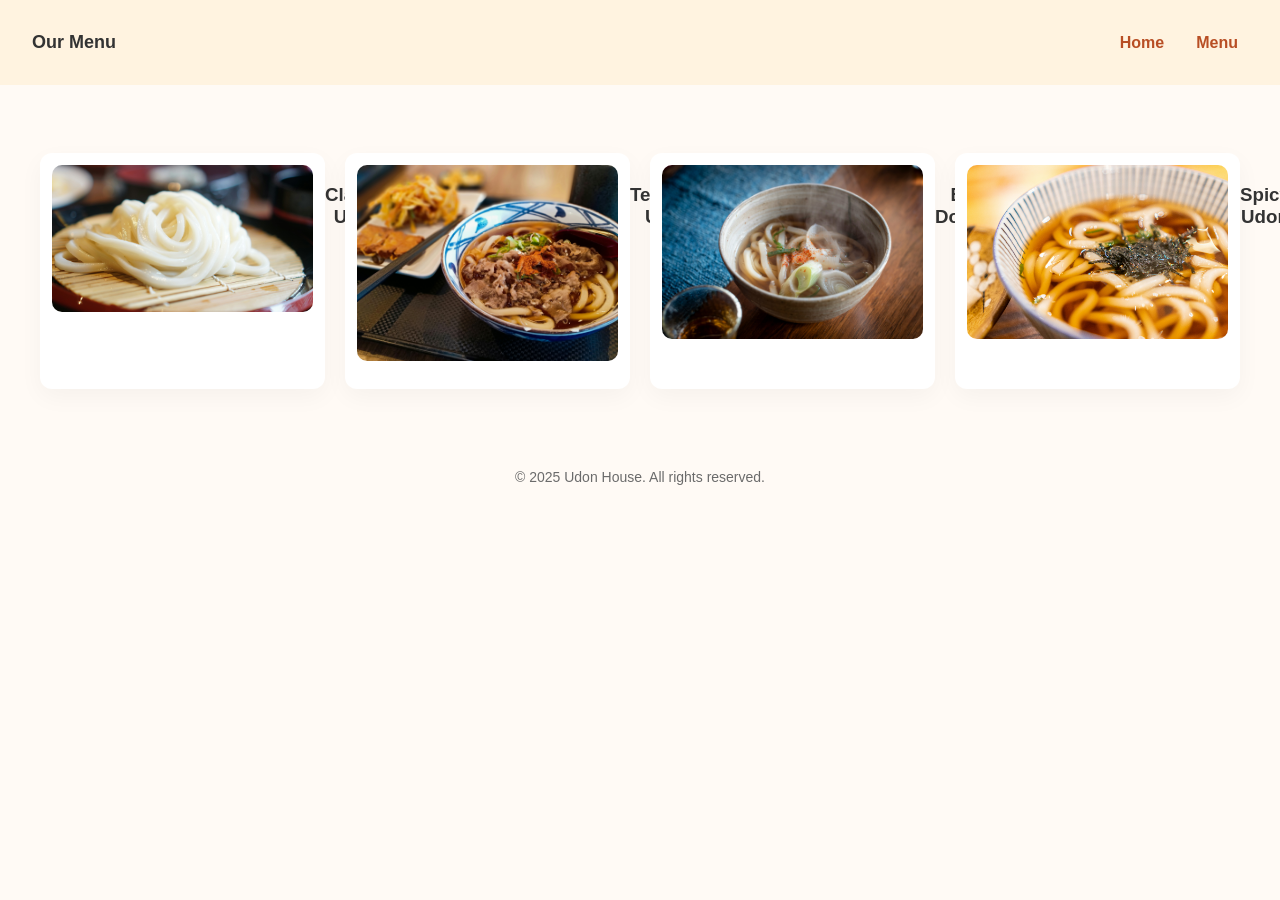
==== product-page.html @ f5d49c80 "Message" ====
<!DOCTYPE html>
<html lang="en">
<head>
  <meta charset="UTF-8">
  <meta name="viewport" content="width=device-width, initial-scale=1.0">
  <title>Menu | Udon House</title>
  <link rel="stylesheet" href="style.css">
</head>
<body>
  <header>
    <h1>Our Menu</h1>
    <nav>
      <a href="index.html">Home</a>
      <a href="menu.html">Menu</a>
    </nav>
  </header>

  <section class="menu-gallery">
    <div class="menu-item">
      <img src="assets/ibmoon-kim-eSZLK_kU7dE-unsplash.jpg" alt="Classic Udon">
      <h3>Classic Udon</h3>
      <p>Fresh noodles in light soy broth with green onions.</p>
    </div>

    <div class="menu-item">
      <img src="assets/iniizah-pHat91jV6ZQ-unsplash.jpg" alt="Tempura Udon">
      <h3>Tempura Udon</h3>
      <p>Handmade noodles served with crispy shrimp tempura.</p>
    </div>

    <div class="menu-item">
      <img src="assets/jinomono-media-5DsTEP06774-unsplash.jpg" alt="Beef Donburi">
      <h3>Beef Donburi</h3>
      <p>Rice bowl with marinated beef and caramelized onions.</p>
    </div>

    <div class="menu-item">
      <img src="assets/winston-chen--F53y5bjk6Y-unsplash.jpg" alt="Spicy Udon">
      <h3>Spicy Udon</h3>
      <p>Rich broth with chili oil and garlic for a bold flavor.</p>
    </div>
  </section>

  <footer>
    <p>© 2025 Udon House. All rights reserved.</p>
  </footer>
</body>
</html>
---- style.css ----
/* Reset & basics */
    :root{
      --bg:#fff8f3;
      --accent:#d95b2b;
      --dark:#0b1320;
      --muted:#6b6b6b;
      --card:#ffffff;
      --glass: rgba(11,19,32,0.04);
      --maxw:1200px;
      --radius:12px;
      font-family: Inter, system-ui, -apple-system, "Segoe UI", Roboto, "Helvetica Neue", Arial;
    }
    *{box-sizing:border-box}
    html,body{height:100%;margin:0;background:linear-gradient(180deg,var(--bg),#fff);color:var(--dark);-webkit-font-smoothing:antialiased}
    a{color:inherit;text-decoration:none}
    .container{max-width:var(--maxw);margin:0 auto;padding:20px}

    /* Header */
    header{display:flex;align-items:center;justify-content:space-between;gap:16px;padding:18px 0}
    .brand{display:flex;align-items:center;gap:14px}
    .logo{width:52px;height:52px;border-radius:12px;background:linear-gradient(135deg,var(--accent),#ff7b45);display:flex;align-items:center;justify-content:center;color:#fff;font-weight:700;box-shadow:0 8px 20px rgba(217,91,43,0.15)}
    h1{font-size:18px;margin:0}
    .tag{font-size:12px;color:var(--muted);margin-top:2px}

    /* Nav */
    nav{display:flex;gap:12px;align-items:center}
    .nav-links{display:flex;gap:10px;align-items:center}
    .nav-links a{padding:8px 12px;border-radius:10px;font-weight:600;color:var(--dark);font-size:14px}
    .nav-links a:hover{background:var(--glass)}
    .cta{background:var(--accent);color:#fff;padding:8px 12px;border-radius:10px;font-weight:700;box-shadow:0 8px 18px rgba(217,91,43,0.12)}
    .lang{background:transparent;padding:6px 8px;border-radius:8px;border:1px solid rgba(0,0,0,0.06);font-size:13px}

    /* Product Page */

    body {
  font-family: 'Poppins', sans-serif;
  margin: 0;
  padding: 0;
  background: #fffaf5;
  color: #333;
}

header {
  text-align: center;
  padding: 2rem;
  background-color: #fff3e0;
}

nav a {
  margin: 0 10px;
  text-decoration: none;
  color: #b84e24;
  font-weight: bold;
}

nav a:hover {
  text-decoration: underline;
}

.hero-image {
  width: 100%;
  max-width: 600px;
  display: block;
  margin: 20px auto;
  border-radius: 10px;
}

.menu-gallery {
  display: grid;
  grid-template-columns: repeat(auto-fit, minmax(250px, 1fr));
  gap: 20px;
  padding: 40px;
}

.menu-item {
  background: #fff;
  border-radius: 10px;
  box-shadow: 0 2px 8px rgba(0,0,0,0.1);
  padding: 1rem;
  text-align: center;
}

.menu-item img {
  width: 100%;
  border-radius: 10px;
}

    /* Hero */
    .hero{display:grid;grid-template-columns:1fr;gap:18px;align-items:center;margin:18px 0;padding:30px;border-radius:16px;background:linear-gradient(180deg,rgba(255,255,255,0.9),#fff);box-shadow:0 10px 40px rgba(15,20,30,0.04)}
    @media(min-width:900px){.hero{grid-template-columns:1fr 420px}}
    .hero-left h2{font-size:28px;margin:0 0 8px 0}
    .hero-left p{margin:0;color:var(--muted);line-height:1.5}
    .hero-cta{display:flex;gap:10px;margin-top:12px}
    .btn{padding:10px 14px;border-radius:10px;border:0;cursor:pointer;font-weight:700}
    .btn-primary{background:var(--accent);color:#fff}
    .btn-ghost{background:transparent;border:1px solid rgba(11,19,32,0.06)}

    .hero-right{display:flex;flex-direction:column;gap:10px}
    .featured-card{background:linear-gradient(180deg,#fff,#fff);border-radius:12px;padding:12px;display:flex;gap:12px;align-items:center}
    .featured-card img{width:120px;height:80px;object-fit:cover;border-radius:8px}
    .featured-info h4{margin:0;font-size:16px}
    .featured-info p{margin:0;color:var(--muted);font-size:13px}

    /* Sections */
    section{margin:28px 0}
    .section-head{display:flex;justify-content:space-between;align-items:center;margin-bottom:12px}
    .section-head h3{margin:0}

    /* Menu grid */
    .menu-grid{display:grid;grid-template-columns:repeat(1,1fr);gap:12px}
    @media(min-width:640px){.menu-grid{grid-template-columns:repeat(2,1fr)}}
    @media(min-width:1000px){.menu-grid{grid-template-columns:repeat(3,1fr)}}

    .menu-item{background:var(--card);border-radius:12px;padding:12px;display:flex;gap:12px;align-items:flex-start;box-shadow:0 8px 24px rgba(9,10,10,0.04);transition:transform .2s}
    .menu-item:hover{transform:translateY(-6px)}
    .menu-thumb{width:140px;height:100px;border-radius:10px;flex-shrink:0;object-fit:cover}
    .item-body h4{margin:0 0 6px 0}
    .item-body p{margin:0;color:var(--muted);font-size:13px}
    .price{font-weight:800;margin-top:8px}
    .item-actions{margin-left:auto;display:flex;flex-direction:column;gap:8px;align-items:flex-end}

    /* Modal lightbox */
    .overlay{position:fixed;inset:0;background:rgba(2,6,23,0.5);display:flex;align-items:center;justify-content:center;padding:20px;z-index:60;opacity:0;pointer-events:none;transition:opacity .18s}
    .overlay.open{opacity:1;pointer-events:auto}
    .modal{max-width:900px;width:100%;background:#fff;border-radius:12px;padding:18px;box-shadow:0 30px 80px rgba(7,10,20,0.35);display:grid;grid-template-columns:1fr;gap:12px}
    @media(min-width:900px){.modal{grid-template-columns:420px 1fr}}
    .modal img{width:100%;height:320px;object-fit:cover;border-radius:10px}
    .modal h3{margin:0}
    .close-btn{background:transparent;border:0;font-size:20px;color:var(--muted);cursor:pointer}

    /* Footer */
    footer{margin:40px 0;color:var(--muted);text-align:center;font-size:14px}

    /* Small helpers */
    .muted{color:var(--muted)}
    .chip{padding:6px 10px;border-radius:20px;background:rgba(11,19,32,0.05);font-size:13px}
    .hidden{display:none}
    input[type=search]{padding:10px 12px;border-radius:10px;border:1px solid rgba(11,19,32,0.06);width:220px}
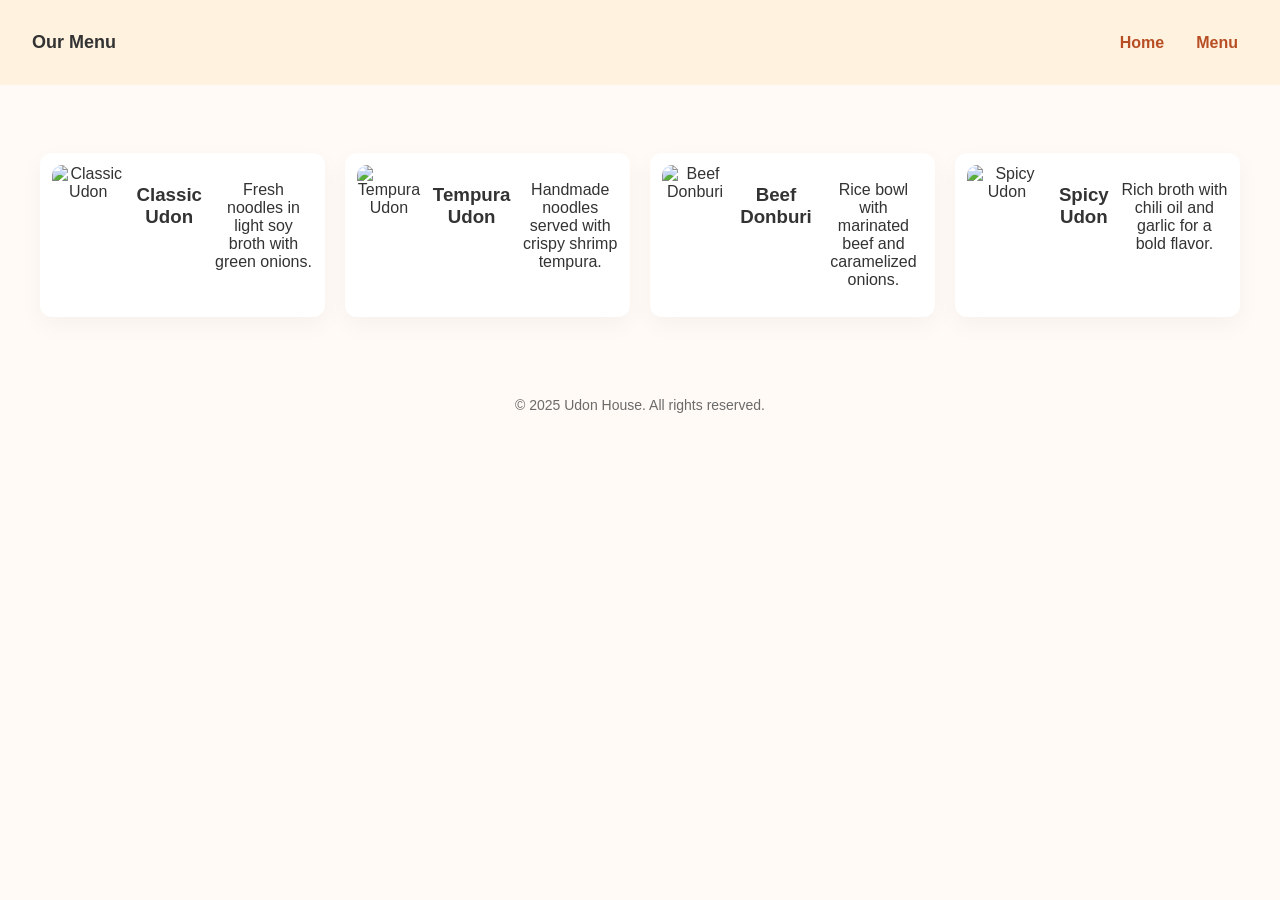
==== commit 6f0f2185: "Website Updates" ====
--- a/product-page.html
+++ b/product-page.html
@@ -17,25 +17,25 @@
 
   <section class="menu-gallery">
     <div class="menu-item">
-      <img src="assets/ibmoon-kim-eSZLK_kU7dE-unsplash.jpg" alt="Classic Udon">
+      <img src="" alt="Classic Udon">
       <h3>Classic Udon</h3>
       <p>Fresh noodles in light soy broth with green onions.</p>
     </div>
 
     <div class="menu-item">
-      <img src="assets/iniizah-pHat91jV6ZQ-unsplash.jpg" alt="Tempura Udon">
+      <img src="" alt="Tempura Udon">
       <h3>Tempura Udon</h3>
       <p>Handmade noodles served with crispy shrimp tempura.</p>
     </div>
 
     <div class="menu-item">
-      <img src="assets/jinomono-media-5DsTEP06774-unsplash.jpg" alt="Beef Donburi">
+      <img src="" alt="Beef Donburi">
       <h3>Beef Donburi</h3>
       <p>Rice bowl with marinated beef and caramelized onions.</p>
     </div>
 
     <div class="menu-item">
-      <img src="assets/winston-chen--F53y5bjk6Y-unsplash.jpg" alt="Spicy Udon">
+      <img src="" alt="Spicy Udon">
       <h3>Spicy Udon</h3>
       <p>Rich broth with chili oil and garlic for a bold flavor.</p>
     </div>
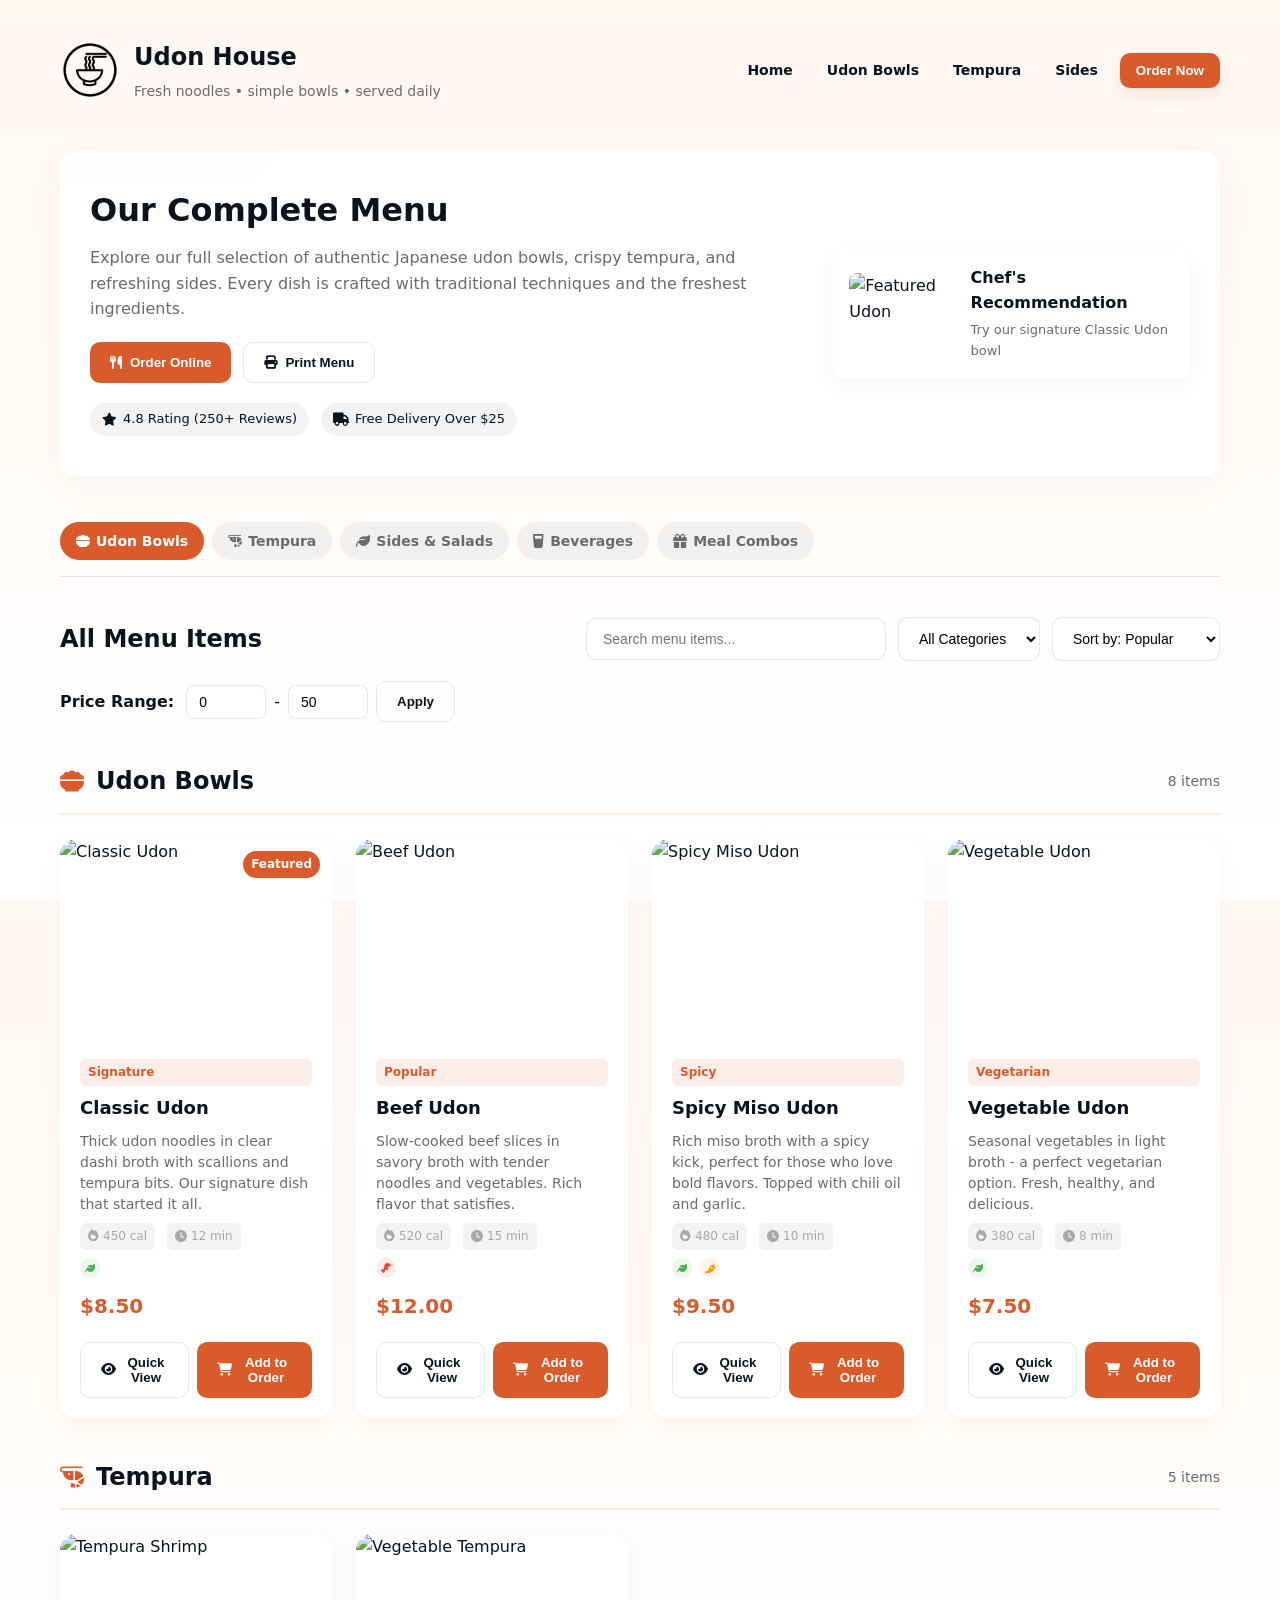
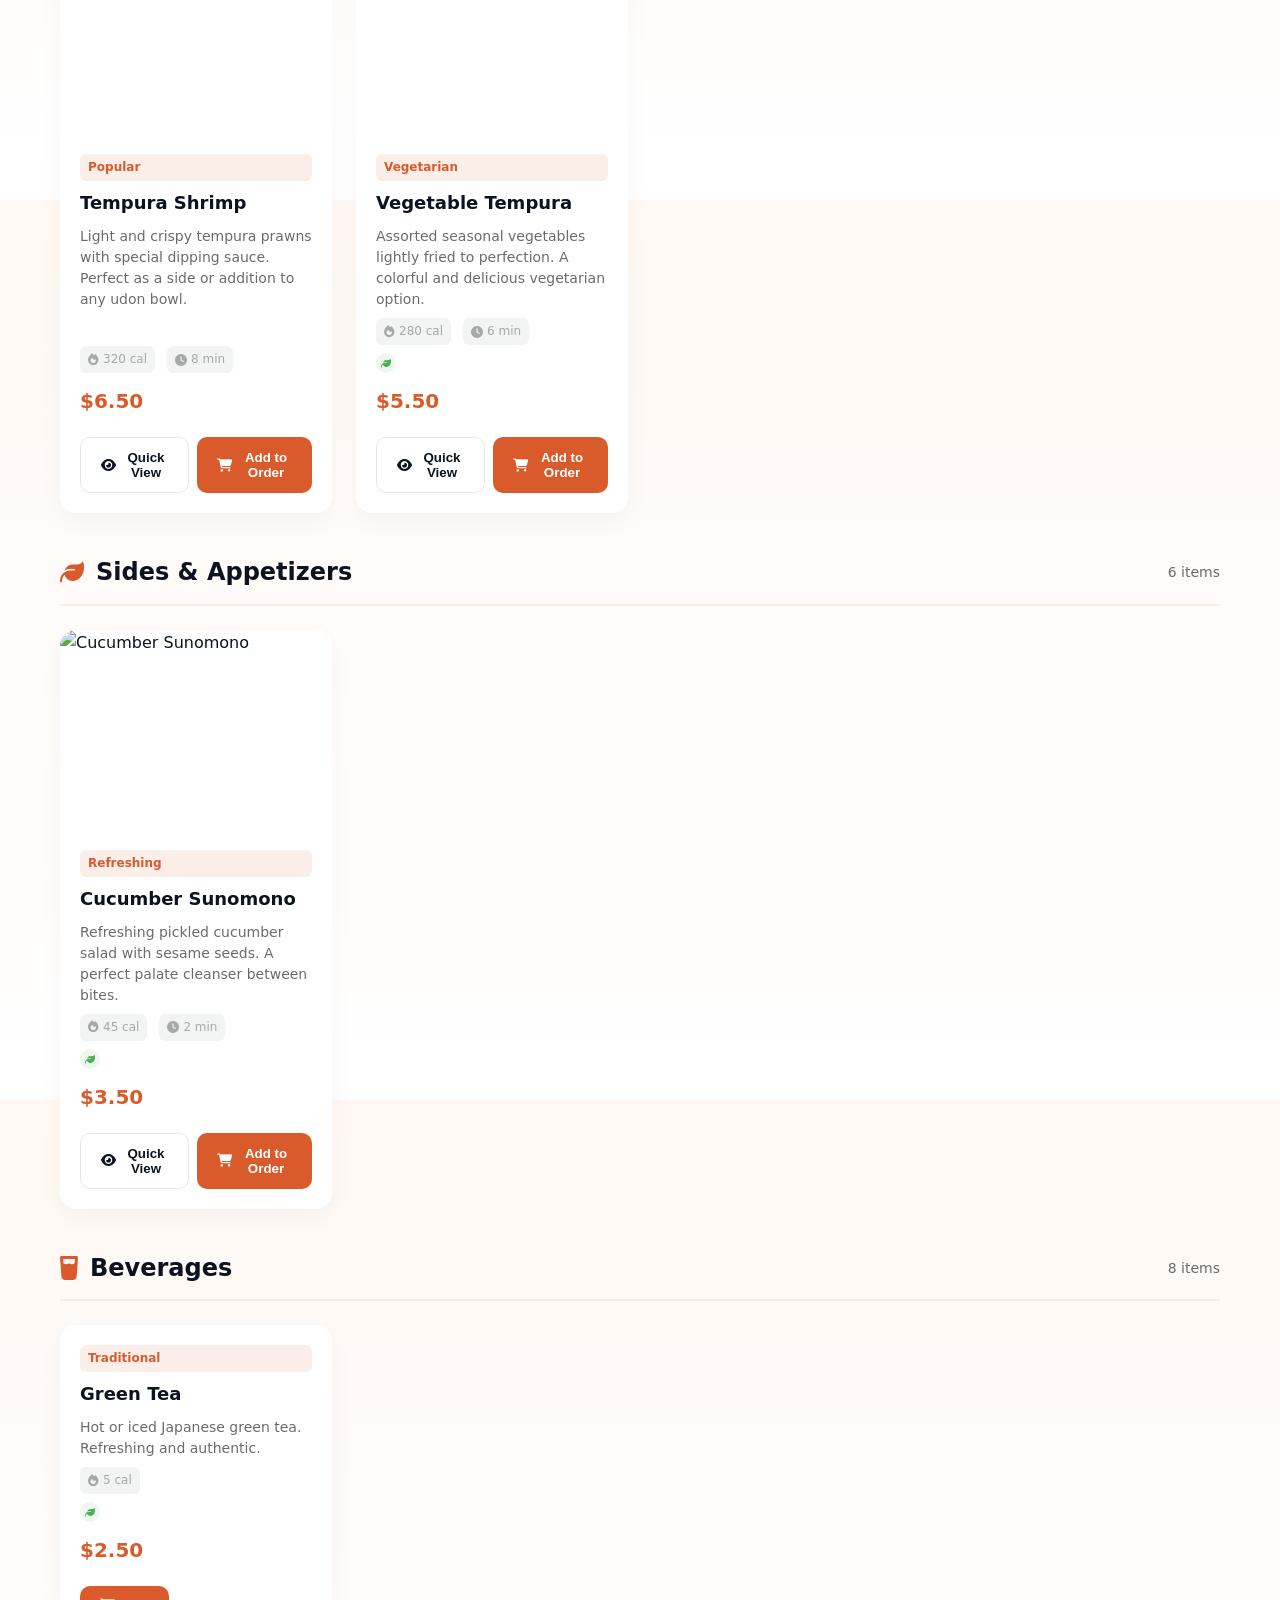
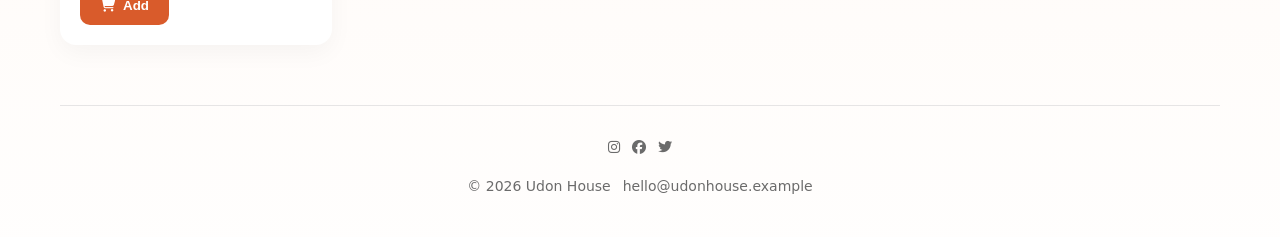
==== commit e2dacc57: "website updates" ====
--- a/product-page.html
+++ b/product-page.html
@@ -3,46 +3,454 @@
 <head>
   <meta charset="UTF-8">
   <meta name="viewport" content="width=device-width, initial-scale=1.0">
-  <title>Menu | Udon House</title>
+  <title>Full Menu | Udon House</title>
+  <link rel="stylesheet" href="https://cdnjs.cloudflare.com/ajax/libs/font-awesome/6.4.0/css/all.min.css">
   <link rel="stylesheet" href="style.css">
+  <link rel="stylesheet" href="product-style.css">
 </head>
 <body>
-  <header>
-    <h1>Our Menu</h1>
-    <nav>
-      <a href="index.html">Home</a>
-      <a href="menu.html">Menu</a>
+  <div class="container">
+    <header>
+      <div class="brand">
+        <img class="logoImage" src="assets/idOD-6HJVJ_logos.png" alt="Udon House Logo">
+        <div>
+          <h1>Udon House</h1>
+          <div class="tag">Fresh noodles • simple bowls • served daily</div>
+        </div>
+      </div>
+
+      <nav>
+        <div class="nav-links" aria-label="Main navigation">
+          <a href="index.html">Home</a>
+          <a href="#udon">Udon Bowls</a>
+          <a href="#tempura">Tempura</a>
+          <a href="#sides">Sides</a>
+          <button class="cta" onclick="location.href='index.html#menu'">Order Now</button>
+        </div>
+      </nav>
+    </header>
+
+    <!-- Hero Section -->
+    <section class="product-hero">
+      <div class="product-hero-left">
+        <h2>Our Complete Menu</h2>
+        <p>Explore our full selection of authentic Japanese udon bowls, crispy tempura, and refreshing sides. Every dish is crafted with traditional techniques and the freshest ingredients.</p>
+        <div class="product-hero-cta">
+          <button class="btn btn-primary" onclick="location.href='index.html#menu'">
+            <i class="fas fa-utensils"></i> Order Online
+          </button>
+          <button class="btn btn-ghost" onclick="window.print()">
+            <i class="fas fa-print"></i> Print Menu
+          </button>
+        </div>
+        <div style="margin-top:20px; display:flex; gap:12px; align-items:center; flex-wrap: wrap;">
+          <div class="chip">
+            <i class="fas fa-star"></i> 4.8 Rating (250+ Reviews)
+          </div>
+          <div class="chip">
+            <i class="fas fa-truck"></i> Free Delivery Over $25
+          </div>
+        </div>
+      </div>
+      <div class="hero-right">
+        <div class="featured-card">
+          <img src="https://images.unsplash.com/photo-1544025162-d76694265947?q=80&w=500&auto=format&fit=crop" alt="Featured Udon">
+          <div class="featured-info">
+            <h4>Chef's Recommendation</h4>
+            <p class="muted">Try our signature Classic Udon bowl</p>
+          </div>
+        </div>
+      </div>
+    </section>
+
+    <!-- Category Navigation -->
+    <nav class="category-nav">
+      <a href="#udon" class="active"><i class="fas fa-bowl-food"></i> Udon Bowls</a>
+      <a href="#tempura"><i class="fas fa-shrimp"></i> Tempura</a>
+      <a href="#sides"><i class="fas fa-leaf"></i> Sides & Salads</a>
+      <a href="#beverages"><i class="fas fa-glass-water"></i> Beverages</a>
+      <a href="#combos"><i class="fas fa-gift"></i> Meal Combos</a>
     </nav>
-  </header>
-
-  <section class="menu-gallery">
-    <div class="menu-item">
-      <img src="" alt="Classic Udon">
-      <h3>Classic Udon</h3>
-      <p>Fresh noodles in light soy broth with green onions.</p>
+
+    <!-- Search & Filter Section -->
+    <section>
+      <div class="section-head">
+        <h3>All Menu Items</h3>
+        <div class="search-filter">
+          <input type="search" placeholder="Search menu items..." style="width: 300px;">
+          <select>
+            <option>All Categories</option>
+            <option>Udon Bowls</option>
+            <option>Tempura</option>
+            <option>Sides</option>
+          </select>
+          <select>
+            <option>Sort by: Popular</option>
+            <option>Price: Low to High</option>
+            <option>Price: High to Low</option>
+            <option>Name: A-Z</option>
+          </select>
+        </div>
+      </div>
+
+      <div class="price-filter">
+        <label>Price Range:</label>
+        <div class="price-range">
+          <input type="number" placeholder="Min" value="0">
+          <span>-</span>
+          <input type="number" placeholder="Max" value="50">
+          <button class="btn btn-ghost">Apply</button>
+        </div>
+      </div>
+    </section>
+
+    <!-- Udon Bowls Section -->
+    <section id="udon">
+      <div class="section-header">
+        <i class="fas fa-bowl-food"></i>
+        <h3>Udon Bowls</h3>
+        <div class="muted">8 items</div>
+      </div>
+      
+      <div class="product-menu-grid">
+        <article class="product-menu-item featured">
+          <img class="product-menu-thumb" src="https://images.unsplash.com/photo-1544025162-d76694265947?q=80&w=500&auto=format&fit=crop" alt="Classic Udon">
+          <div class="product-item-body">
+            <span class="category-tag">Signature</span>
+            <h4>Classic Udon</h4>
+            <p>Thick udon noodles in clear dashi broth with scallions and tempura bits. Our signature dish that started it all.</p>
+            <div class="nutrition-info">
+              <span class="nutrition-tag"><i class="fas fa-fire"></i> 450 cal</span>
+              <span class="nutrition-tag"><i class="fas fa-clock"></i> 12 min</span>
+            </div>
+            <div class="dietary-icons">
+              <span class="dietary-icon" title="Vegetarian"><i class="fas fa-leaf"></i></span>
+            </div>
+            <div class="product-price">$8.50</div>
+          </div>
+          <div class="product-item-actions">
+            <button class="btn btn-ghost">
+              <i class="fas fa-eye"></i> Quick View
+            </button>
+            <button class="btn btn-primary">
+              <i class="fas fa-shopping-cart"></i> Add to Order
+            </button>
+          </div>
+        </article>
+
+        <article class="product-menu-item">
+          <img class="product-menu-thumb" src="https://images.unsplash.com/photo-1604908177522-2b7b0da0a5df?q=80&w=500&auto=format&fit=crop" alt="Beef Udon">
+          <div class="product-item-body">
+            <span class="category-tag">Popular</span>
+            <h4>Beef Udon</h4>
+            <p>Slow-cooked beef slices in savory broth with tender noodles and vegetables. Rich flavor that satisfies.</p>
+            <div class="nutrition-info">
+              <span class="nutrition-tag"><i class="fas fa-fire"></i> 520 cal</span>
+              <span class="nutrition-tag"><i class="fas fa-clock"></i> 15 min</span>
+            </div>
+            <div class="dietary-icons">
+              <span class="dietary-icon non-veg" title="Contains meat"><i class="fas fa-drumstick-bite"></i></span>
+            </div>
+            <div class="product-price">$12.00</div>
+          </div>
+          <div class="product-item-actions">
+            <button class="btn btn-ghost">
+              <i class="fas fa-eye"></i> Quick View
+            </button>
+            <button class="btn btn-primary">
+              <i class="fas fa-shopping-cart"></i> Add to Order
+            </button>
+          </div>
+        </article>
+
+        <article class="product-menu-item">
+          <img class="product-menu-thumb" src="https://images.unsplash.com/photo-1597300329355-5d5d4f3b8f2b?q=80&w=500&auto=format&fit=crop" alt="Spicy Miso Udon">
+          <div class="product-item-body">
+            <span class="category-tag">Spicy</span>
+            <h4>Spicy Miso Udon</h4>
+            <p>Rich miso broth with a spicy kick, perfect for those who love bold flavors. Topped with chili oil and garlic.</p>
+            <div class="nutrition-info">
+              <span class="nutrition-tag"><i class="fas fa-fire"></i> 480 cal</span>
+              <span class="nutrition-tag"><i class="fas fa-clock"></i> 10 min</span>
+            </div>
+            <div class="dietary-icons">
+              <span class="dietary-icon" title="Vegetarian"><i class="fas fa-leaf"></i></span>
+              <span class="dietary-icon spicy" title="Spicy"><i class="fas fa-pepper-hot"></i></span>
+            </div>
+            <div class="product-price">$9.50</div>
+          </div>
+          <div class="product-item-actions">
+            <button class="btn btn-ghost">
+              <i class="fas fa-eye"></i> Quick View
+            </button>
+            <button class="btn btn-primary">
+              <i class="fas fa-shopping-cart"></i> Add to Order
+            </button>
+          </div>
+        </article>
+
+        <article class="product-menu-item">
+          <img class="product-menu-thumb" src="https://images.unsplash.com/photo-1563245372-f21724e3856d?q=80&w=500&auto=format&fit=crop" alt="Vegetable Udon">
+          <div class="product-item-body">
+            <span class="category-tag">Vegetarian</span>
+            <h4>Vegetable Udon</h4>
+            <p>Seasonal vegetables in light broth - a perfect vegetarian option. Fresh, healthy, and delicious.</p>
+            <div class="nutrition-info">
+              <span class="nutrition-tag"><i class="fas fa-fire"></i> 380 cal</span>
+              <span class="nutrition-tag"><i class="fas fa-clock"></i> 8 min</span>
+            </div>
+            <div class="dietary-icons">
+              <span class="dietary-icon" title="Vegetarian"><i class="fas fa-leaf"></i></span>
+            </div>
+            <div class="product-price">$7.50</div>
+          </div>
+          <div class="product-item-actions">
+            <button class="btn btn-ghost">
+              <i class="fas fa-eye"></i> Quick View
+            </button>
+            <button class="btn btn-primary">
+              <i class="fas fa-shopping-cart"></i> Add to Order
+            </button>
+          </div>
+        </article>
+      </div>
+    </section>
+
+    <!-- Tempura Section -->
+    <section id="tempura">
+      <div class="section-header">
+        <i class="fas fa-shrimp"></i>
+        <h3>Tempura</h3>
+        <div class="muted">5 items</div>
+      </div>
+      
+      <div class="product-menu-grid">
+        <article class="product-menu-item">
+          <img class="product-menu-thumb" src="https://images.unsplash.com/photo-1604908177748-9a0ca3ae2a72?q=80&w=500&auto=format&fit=crop" alt="Tempura Shrimp">
+          <div class="product-item-body">
+            <span class="category-tag">Popular</span>
+            <h4>Tempura Shrimp</h4>
+            <p>Light and crispy tempura prawns with special dipping sauce. Perfect as a side or addition to any udon bowl.</p>
+            <div class="nutrition-info">
+              <span class="nutrition-tag"><i class="fas fa-fire"></i> 320 cal</span>
+              <span class="nutrition-tag"><i class="fas fa-clock"></i> 8 min</span>
+            </div>
+            <div class="product-price">$6.50</div>
+          </div>
+          <div class="product-item-actions">
+            <button class="btn btn-ghost">
+              <i class="fas fa-eye"></i> Quick View
+            </button>
+            <button class="btn btn-primary">
+              <i class="fas fa-shopping-cart"></i> Add to Order
+            </button>
+          </div>
+        </article>
+
+        <article class="product-menu-item">
+          <img class="product-menu-thumb" src="https://images.unsplash.com/photo-1498837167922-ddd27525d352?q=80&w=500&auto=format&fit=crop" alt="Vegetable Tempura">
+          <div class="product-item-body">
+            <span class="category-tag">Vegetarian</span>
+            <h4>Vegetable Tempura</h4>
+            <p>Assorted seasonal vegetables lightly fried to perfection. A colorful and delicious vegetarian option.</p>
+            <div class="nutrition-info">
+              <span class="nutrition-tag"><i class="fas fa-fire"></i> 280 cal</span>
+              <span class="nutrition-tag"><i class="fas fa-clock"></i> 6 min</span>
+            </div>
+            <div class="dietary-icons">
+              <span class="dietary-icon" title="Vegetarian"><i class="fas fa-leaf"></i></span>
+            </div>
+            <div class="product-price">$5.50</div>
+          </div>
+          <div class="product-item-actions">
+            <button class="btn btn-ghost">
+              <i class="fas fa-eye"></i> Quick View
+            </button>
+            <button class="btn btn-primary">
+              <i class="fas fa-shopping-cart"></i> Add to Order
+            </button>
+          </div>
+        </article>
+      </div>
+    </section>
+
+    <!-- Sides Section -->
+    <section id="sides">
+      <div class="section-header">
+        <i class="fas fa-leaf"></i>
+        <h3>Sides & Appetizers</h3>
+        <div class="muted">6 items</div>
+      </div>
+      
+      <div class="product-menu-grid">
+        <article class="product-menu-item">
+          <img class="product-menu-thumb" src="https://images.unsplash.com/photo-1511690743698-d9d85f2fbf38?q=80&w=500&auto=format&fit=crop" alt="Cucumber Sunomono">
+          <div class="product-item-body">
+            <span class="category-tag">Refreshing</span>
+            <h4>Cucumber Sunomono</h4>
+            <p>Refreshing pickled cucumber salad with sesame seeds. A perfect palate cleanser between bites.</p>
+            <div class="nutrition-info">
+              <span class="nutrition-tag"><i class="fas fa-fire"></i> 45 cal</span>
+              <span class="nutrition-tag"><i class="fas fa-clock"></i> 2 min</span>
+            </div>
+            <div class="dietary-icons">
+              <span class="dietary-icon" title="Vegetarian"><i class="fas fa-leaf"></i></span>
+            </div>
+            <div class="product-price">$3.50</div>
+          </div>
+          <div class="product-item-actions">
+            <button class="btn btn-ghost">
+              <i class="fas fa-eye"></i> Quick View
+            </button>
+            <button class="btn btn-primary">
+              <i class="fas fa-shopping-cart"></i> Add to Order
+            </button>
+          </div>
+        </article>
+      </div>
+    </section>
+
+    <!-- Beverages Section -->
+    <section id="beverages">
+      <div class="section-header">
+        <i class="fas fa-glass-water"></i>
+        <h3>Beverages</h3>
+        <div class="muted">8 items</div>
+      </div>
+      
+      <div class="product-menu-grid">
+        <article class="product-menu-item">
+          <div class="product-item-body">
+            <span class="category-tag">Traditional</span>
+            <h4>Green Tea</h4>
+            <p>Hot or iced Japanese green tea. Refreshing and authentic.</p>
+            <div class="nutrition-info">
+              <span class="nutrition-tag"><i class="fas fa-fire"></i> 5 cal</span>
+            </div>
+            <div class="dietary-icons">
+              <span class="dietary-icon" title="Vegetarian"><i class="fas fa-leaf"></i></span>
+            </div>
+            <div class="product-price">$2.50</div>
+          </div>
+          <div class="product-item-actions">
+            <button class="btn btn-primary">
+              <i class="fas fa-shopping-cart"></i> Add
+            </button>
+          </div>
+        </article>
+      </div>
+    </section>
+
+    <footer id="contact">
+      <div style="display:flex; gap:12px; justify-content:center; align-items:center; flex-wrap:wrap; margin-bottom: 16px;">
+        <a href="#" class="muted"><i class="fab fa-instagram"></i></a>
+        <a href="#" class="muted"><i class="fab fa-facebook"></i></a>
+        <a href="#" class="muted"><i class="fab fa-twitter"></i></a>
+      </div>
+      <div style="display:flex; gap:12px; justify-content:center; align-items:center; flex-wrap:wrap;">
+        <div class="muted">© <span id="year"></span> Udon House</div>
+        <a href="mailto:hello@udonhouse.example" class="muted">hello@udonhouse.example</a>
+      </div>
+    </footer>
+  </div>
+
+  <!-- Quick View Modal -->
+  <div class="quick-view-modal">
+    <div class="quick-view-content">
+      <button class="quick-view-close">&times;</button>
+      <h3>Product Details</h3>
+      <!-- Modal content would be populated dynamically -->
     </div>
-
-    <div class="menu-item">
-      <img src="" alt="Tempura Udon">
-      <h3>Tempura Udon</h3>
-      <p>Handmade noodles served with crispy shrimp tempura.</p>
-    </div>
-
-    <div class="menu-item">
-      <img src="" alt="Beef Donburi">
-      <h3>Beef Donburi</h3>
-      <p>Rice bowl with marinated beef and caramelized onions.</p>
-    </div>
-
-    <div class="menu-item">
-      <img src="" alt="Spicy Udon">
-      <h3>Spicy Udon</h3>
-      <p>Rich broth with chili oil and garlic for a bold flavor.</p>
-    </div>
-  </section>
-
-  <footer>
-    <p>© 2025 Udon House. All rights reserved.</p>
-  </footer>
+  </div>
+
+  <script>
+    // Set current year in footer
+    document.getElementById('year').textContent = new Date().getFullYear();
+    
+    // Category navigation
+    document.querySelectorAll('.category-nav a').forEach(link => {
+      link.addEventListener('click', function(e) {
+        e.preventDefault();
+        document.querySelectorAll('.category-nav a').forEach(a => a.classList.remove('active'));
+        this.classList.add('active');
+        
+        const targetId = this.getAttribute('href');
+        const targetSection = document.querySelector(targetId);
+        if (targetSection) {
+          targetSection.scrollIntoView({ behavior: 'smooth' });
+        }
+      });
+    });
+
+    // Quick view functionality
+    document.querySelectorAll('.btn-ghost').forEach(button => {
+      if (button.textContent.includes('Quick View')) {
+        button.addEventListener('click', function() {
+          document.querySelector('.quick-view-modal').classList.add('active');
+        });
+      }
+    });
+
+    // Close quick view
+    document.querySelector('.quick-view-close').addEventListener('click', function() {
+      document.querySelector('.quick-view-modal').classList.remove('active');
+    });
+
+    // Close modal when clicking outside
+    document.querySelector('.quick-view-modal').addEventListener('click', function(e) {
+      if (e.target === this) {
+        this.classList.remove('active');
+      }
+    });
+
+    // Simple add to cart functionality
+    document.querySelectorAll('.btn-primary').forEach(button => {
+      if (!button.textContent.includes('Order Online')) {
+        button.addEventListener('click', function() {
+          const menuItem = this.closest('.product-menu-item');
+          const itemName = menuItem.querySelector('h4').textContent;
+          const itemPrice = menuItem.querySelector('.product-price').textContent;
+          
+          // Create a nice notification
+          const notification = document.createElement('div');
+          notification.style.cssText = `
+            position: fixed;
+            top: 20px;
+            right: 20px;
+            background: var(--accent);
+            color: white;
+            padding: 12px 20px;
+            border-radius: 8px;
+            box-shadow: 0 4px 12px rgba(0,0,0,0.15);
+            z-index: 1000;
+            animation: slideIn 0.3s ease;
+          `;
+          notification.innerHTML = `
+            <i class="fas fa-check-circle"></i> ${itemName} added to cart! ${itemPrice}
+          `;
+          document.body.appendChild(notification);
+          
+          setTimeout(() => {
+            notification.style.animation = 'slideOut 0.3s ease';
+            setTimeout(() => notification.remove(), 300);
+          }, 3000);
+        });
+      }
+    });
+
+    // Add CSS for animations
+    const style = document.createElement('style');
+    style.textContent = `
+      @keyframes slideIn {
+        from { transform: translateX(100%); opacity: 0; }
+        to { transform: translateX(0); opacity: 1; }
+      }
+      @keyframes slideOut {
+        from { transform: translateX(0); opacity: 1; }
+        to { transform: translateX(100%); opacity: 0; }
+      }
+    `;
+    document.head.appendChild(style);
+  </script>
 </body>
 </html>
--- a/style.css
+++ b/style.css
@@ -1,139 +1,1087 @@
-
-    /* Reset & basics */
-    :root{
-      --bg:#fff8f3;
-      --accent:#d95b2b;
-      --dark:#0b1320;
-      --muted:#6b6b6b;
-      --card:#ffffff;
-      --glass: rgba(11,19,32,0.04);
-      --maxw:1200px;
-      --radius:12px;
-      font-family: Inter, system-ui, -apple-system, "Segoe UI", Roboto, "Helvetica Neue", Arial;
-    }
-    *{box-sizing:border-box}
-    html,body{height:100%;margin:0;background:linear-gradient(180deg,var(--bg),#fff);color:var(--dark);-webkit-font-smoothing:antialiased}
-    a{color:inherit;text-decoration:none}
-    .container{max-width:var(--maxw);margin:0 auto;padding:20px}
-
-    /* Header */
-    header{display:flex;align-items:center;justify-content:space-between;gap:16px;padding:18px 0}
-    .brand{display:flex;align-items:center;gap:14px}
-    .logo{width:52px;height:52px;border-radius:12px;background:linear-gradient(135deg,var(--accent),#ff7b45);display:flex;align-items:center;justify-content:center;color:#fff;font-weight:700;box-shadow:0 8px 20px rgba(217,91,43,0.15)}
-    h1{font-size:18px;margin:0}
-    .tag{font-size:12px;color:var(--muted);margin-top:2px}
-
-    /* Nav */
-    nav{display:flex;gap:12px;align-items:center}
-    .nav-links{display:flex;gap:10px;align-items:center}
-    .nav-links a{padding:8px 12px;border-radius:10px;font-weight:600;color:var(--dark);font-size:14px}
-    .nav-links a:hover{background:var(--glass)}
-    .cta{background:var(--accent);color:#fff;padding:8px 12px;border-radius:10px;font-weight:700;box-shadow:0 8px 18px rgba(217,91,43,0.12)}
-    .lang{background:transparent;padding:6px 8px;border-radius:8px;border:1px solid rgba(0,0,0,0.06);font-size:13px}
-
-    /* Product Page */
-
-    body {
-  font-family: 'Poppins', sans-serif;
+/* Reset & basics */
+:root {
+  --bg: #fff8f3;
+  --accent: #d95b2b;
+  --accent-light: #f8a97d;
+  --dark: #0b1320;
+  --muted: #6b6b6b;
+  --light-muted: #a8a8a8;
+  --card: #ffffff;
+  --glass: rgba(11,19,32,0.04);
+  --maxw: 1200px;
+  --radius: 12px;
+  --shadow: 0 8px 24px rgba(9,10,10,0.04);
+  --shadow-hover: 0 12px 28px rgba(9,10,10,0.08);
+  font-family: 'Inter', system-ui, -apple-system, "Segoe UI", Roboto, "Helvetica Neue", Arial;
+}
+
+* {
+  box-sizing: border-box;
   margin: 0;
   padding: 0;
-  background: #fffaf5;
-  color: #333;
-}
-
+}
+
+html, body {
+  height: 100%;
+  background: linear-gradient(180deg, var(--bg), #fff);
+  color: var(--dark);
+  -webkit-font-smoothing: antialiased;
+  line-height: 1.6;
+}
+
+a {
+  color: inherit;
+  text-decoration: none;
+}
+
+.container {
+  max-width: var(--maxw);
+  margin: 0 auto;
+  padding: 20px;
+}
+
+/* Header */
 header {
+  display: flex;
+  align-items: center;
+  justify-content: space-between;
+  gap: 16px;
+  padding: 18px 0;
+  flex-wrap: wrap;
+}
+
+.brand {
+  display: flex;
+  align-items: center;
+  gap: 14px;
+}
+
+.logoImage {
+  width: 60px;
+  height: 60px;
+  border-radius: 12px;
+  object-fit: contain;
+}
+
+h1 {
+  font-size: 24px;
+  margin: 0;
+  color: var(--dark);
+}
+
+.tag {
+  font-size: 14px;
+  color: var(--muted);
+  margin-top: 4px;
+}
+
+/* Navigation */
+nav {
+  display: flex;
+  gap: 12px;
+  align-items: center;
+}
+
+.nav-links {
+  display: flex;
+  gap: 10px;
+  align-items: center;
+  flex-wrap: wrap;
+}
+
+.nav-links a {
+  padding: 8px 12px;
+  border-radius: 10px;
+  font-weight: 600;
+  color: var(--dark);
+  font-size: 14px;
+  transition: all 0.3s ease;
+}
+
+.nav-links a:hover {
+  background: var(--glass);
+  color: var(--accent);
+}
+
+.cta {
+  background: var(--accent);
+  color: #fff;
+  padding: 10px 16px;
+  border-radius: 10px;
+  font-weight: 700;
+  box-shadow: 0 8px 18px rgba(217,91,43,0.12);
+  border: none;
+  cursor: pointer;
+  transition: all 0.3s ease;
+}
+
+.cta:hover {
+  background: #c24a1f;
+  transform: translateY(-2px);
+  box-shadow: 0 10px 22px rgba(217,91,43,0.2);
+}
+
+/* Hero Section */
+.hero {
+  display: grid;
+  grid-template-columns: 1fr;
+  gap: 30px;
+  align-items: center;
+  margin: 30px 0;
+  padding: 40px 30px;
+  border-radius: 16px;
+  background: linear-gradient(135deg, rgba(255,255,255,0.9), #fff);
+  box-shadow: 0 10px 40px rgba(15,20,30,0.04);
+  position: relative;
+  overflow: hidden;
+}
+
+.hero::before {
+  content: "";
+  position: absolute;
+  top: 0;
+  right: 0;
+  width: 100%;
+  height: 100%;
+  background: url('data:image/svg+xml,<svg xmlns="http://www.w3.org/2000/svg" viewBox="0 0 100 100" fill="none"><defs><pattern id="noodle" patternUnits="userSpaceOnUse" width="10" height="10"><path d="M0,10 L10,0" stroke="rgba(217,91,43,0.05)" stroke-width="1"/></pattern></defs><rect width="100" height="100" fill="url(%23noodle)"/></svg>');
+  opacity: 0.5;
+  z-index: -1;
+}
+
+@media (min-width: 900px) {
+  .hero {
+    grid-template-columns: 1fr 420px;
+  }
+}
+
+.hero-left h2 {
+  font-size: 32px;
+  margin: 0 0 16px 0;
+  line-height: 1.2;
+  color: var(--dark);
+}
+
+.hero-left p {
+  margin: 0;
+  color: var(--muted);
+  line-height: 1.6;
+  font-size: 16px;
+}
+
+.hero-cta {
+  display: flex;
+  gap: 12px;
+  margin-top: 20px;
+  flex-wrap: wrap;
+}
+
+.btn {
+  padding: 12px 20px;
+  border-radius: 10px;
+  border: 0;
+  cursor: pointer;
+  font-weight: 700;
+  transition: all 0.3s ease;
+  display: inline-flex;
+  align-items: center;
+  gap: 8px;
+}
+
+.btn-primary {
+  background: var(--accent);
+  color: #fff;
+}
+
+.btn-primary:hover {
+  background: #c24a1f;
+  transform: translateY(-2px);
+  box-shadow: 0 8px 20px rgba(217,91,43,0.2);
+}
+
+.btn-ghost {
+  background: transparent;
+  border: 1px solid rgba(11,19,32,0.1);
+  color: var(--dark);
+}
+
+.btn-ghost:hover {
+  background: rgba(11,19,32,0.05);
+  transform: translateY(-2px);
+}
+
+.hero-right {
+  display: flex;
+  flex-direction: column;
+  gap: 16px;
+}
+
+.featured-card {
+  background: linear-gradient(180deg, #fff, #fff);
+  border-radius: 12px;
+  padding: 16px;
+  display: flex;
+  gap: 16px;
+  align-items: center;
+  box-shadow: var(--shadow);
+  transition: all 0.3s ease;
+}
+
+.featured-card:hover {
+  transform: translateY(-5px);
+  box-shadow: var(--shadow-hover);
+}
+
+.featured-card img {
+  width: 120px;
+  height: 80px;
+  object-fit: cover;
+  border-radius: 8px;
+}
+
+.featured-info h4 {
+  margin: 0;
+  font-size: 16px;
+}
+
+.featured-info p {
+  margin: 4px 0 0 0;
+  color: var(--muted);
+  font-size: 13px;
+}
+
+/* Sections */
+section {
+  margin: 40px 0;
+}
+
+.section-head {
+  display: flex;
+  justify-content: space-between;
+  align-items: center;
+  margin-bottom: 20px;
+  flex-wrap: wrap;
+  gap: 16px;
+}
+
+.section-head h3 {
+  margin: 0;
+  font-size: 24px;
+  color: var(--dark);
+}
+
+/* Menu grid */
+.menu-grid {
+  display: grid;
+  grid-template-columns: repeat(1, 1fr);
+  gap: 20px;
+}
+
+@media (min-width: 640px) {
+  .menu-grid {
+    grid-template-columns: repeat(2, 1fr);
+  }
+}
+
+@media (min-width: 1000px) {
+  .menu-grid {
+    grid-template-columns: repeat(3, 1fr);
+  }
+}
+
+.menu-item {
+  background: var(--card);
+  border-radius: 12px;
+  padding: 0;
+  display: flex;
+  flex-direction: column;
+  box-shadow: var(--shadow);
+  transition: all 0.3s ease;
+  overflow: hidden;
+}
+
+.menu-item:hover {
+  transform: translateY(-8px);
+  box-shadow: var(--shadow-hover);
+}
+
+.menu-thumb {
+  width: 100%;
+  height: 200px;
+  object-fit: cover;
+}
+
+.item-body {
+  padding: 16px;
+  flex-grow: 1;
+}
+
+.item-body h4 {
+  margin: 0 0 8px 0;
+  font-size: 18px;
+}
+
+.item-body p {
+  margin: 0;
+  color: var(--muted);
+  font-size: 14px;
+  line-height: 1.5;
+}
+
+.price {
+  font-weight: 800;
+  margin-top: 12px;
+  font-size: 18px;
+  color: var(--accent);
+}
+
+.item-actions {
+  padding: 0 16px 16px;
+  display: flex;
+  gap: 8px;
+  justify-content: space-between;
+}
+
+/* Search & Filter */
+.search-filter {
+  display: flex;
+  gap: 12px;
+  align-items: center;
+  flex-wrap: wrap;
+}
+
+input[type="search"] {
+  padding: 12px 16px;
+  border-radius: 10px;
+  border: 1px solid rgba(11,19,32,0.1);
+  width: 250px;
+  font-size: 14px;
+  transition: all 0.3s ease;
+}
+
+input[type="search"]:focus {
+  outline: none;
+  border-color: var(--accent);
+  box-shadow: 0 0 0 3px rgba(217,91,43,0.1);
+}
+
+select {
+  padding: 12px 16px;
+  border-radius: 10px;
+  border: 1px solid rgba(11,19,32,0.1);
+  background: white;
+  font-size: 14px;
+  cursor: pointer;
+  transition: all 0.3s ease;
+}
+
+select:focus {
+  outline: none;
+  border-color: var(--accent);
+  box-shadow: 0 0 0 3px rgba(217,91,43,0.1);
+}
+
+/* About Section */
+.about-content {
+  display: grid;
+  grid-template-columns: 1fr;
+  gap: 30px;
+  align-items: center;
+}
+
+@media (min-width: 768px) {
+  .about-content {
+    grid-template-columns: 1fr 1fr;
+  }
+}
+
+.about-text {
+  padding-right: 20px;
+}
+
+.about-image {
+  border-radius: 12px;
+  overflow: hidden;
+  box-shadow: var(--shadow);
+}
+
+.about-image img {
+  width: 100%;
+  height: auto;
+  display: block;
+}
+
+/* Values Section */
+.values-grid {
+  display: grid;
+  grid-template-columns: repeat(1, 1fr);
+  gap: 20px;
+  margin-top: 30px;
+}
+
+@media (min-width: 640px) {
+  .values-grid {
+    grid-template-columns: repeat(3, 1fr);
+  }
+}
+
+.value-card {
+  background: var(--card);
+  border-radius: 12px;
+  padding: 24px;
   text-align: center;
-  padding: 2rem;
-  background-color: #fff3e0;
-}
-
-nav a {
-  margin: 0 10px;
-  text-decoration: none;
-  color: #b84e24;
-  font-weight: bold;
-}
-
-nav a:hover {
-  text-decoration: underline;
-}
-
-.hero-image {
+  box-shadow: var(--shadow);
+  transition: all 0.3s ease;
+}
+
+.value-card:hover {
+  transform: translateY(-5px);
+  box-shadow: var(--shadow-hover);
+}
+
+.value-icon {
+  font-size: 32px;
+  color: var(--accent);
+  margin-bottom: 16px;
+}
+
+.value-card h4 {
+  margin: 0 0 12px 0;
+  font-size: 18px;
+}
+
+.value-card p {
+  margin: 0;
+  color: var(--muted);
+  font-size: 14px;
+  line-height: 1.5;
+}
+
+/* Locations */
+.locations-grid {
+  display: grid;
+  grid-template-columns: repeat(1, 1fr);
+  gap: 20px;
+}
+
+.location-card {
+  background: var(--card);
+  padding: 20px;
+  border-radius: 12px;
+  display: flex;
+  justify-content: space-between;
+  align-items: center;
+  box-shadow: var(--shadow);
+  transition: all 0.3s ease;
+}
+
+.location-card:hover {
+  transform: translateY(-5px);
+  box-shadow: var(--shadow-hover);
+}
+
+/* Modal lightbox */
+.overlay {
+  position: fixed;
+  inset: 0;
+  background: rgba(2,6,23,0.7);
+  display: flex;
+  align-items: center;
+  justify-content: center;
+  padding: 20px;
+  z-index: 100;
+  opacity: 0;
+  pointer-events: none;
+  transition: opacity 0.3s ease;
+}
+
+.overlay.open {
+  opacity: 1;
+  pointer-events: auto;
+}
+
+.modal {
+  max-width: 900px;
   width: 100%;
-  max-width: 600px;
-  display: block;
-  margin: 20px auto;
-  border-radius: 10px;
-}
-
-.menu-gallery {
+  background: #fff;
+  border-radius: 16px;
+  padding: 24px;
+  box-shadow: 0 30px 80px rgba(7,10,20,0.35);
   display: grid;
-  grid-template-columns: repeat(auto-fit, minmax(250px, 1fr));
+  grid-template-columns: 1fr;
   gap: 20px;
+  max-height: 90vh;
+  overflow-y: auto;
+}
+
+@media (min-width: 900px) {
+  .modal {
+    grid-template-columns: 420px 1fr;
+  }
+}
+
+.modal img {
+  width: 100%;
+  height: 320px;
+  object-fit: cover;
+  border-radius: 12px;
+}
+
+.modal h3 {
+  margin: 0;
+  font-size: 24px;
+}
+
+.close-btn {
+  background: transparent;
+  border: 0;
+  font-size: 24px;
+  color: var(--muted);
+  cursor: pointer;
+  transition: all 0.3s ease;
+}
+
+.close-btn:hover {
+  color: var(--dark);
+}
+
+/* Footer */
+footer {
+  margin: 60px 0 20px;
+  color: var(--muted);
+  text-align: center;
+  font-size: 14px;
+  padding-top: 30px;
+  border-top: 1px solid rgba(11,19,32,0.1);
+}
+
+/* Small helpers */
+.muted {
+  color: var(--muted);
+}
+
+.light-muted {
+  color: var(--light-muted);
+}
+
+.chip {
+  padding: 6px 12px;
+  border-radius: 20px;
+  background: rgba(11,19,32,0.05);
+  font-size: 13px;
+  display: inline-flex;
+  align-items: center;
+  gap: 6px;
+}
+
+.hidden {
+  display: none;
+}
+
+.text-center {
+  text-align: center;
+}
+
+.mb-20 {
+  margin-bottom: 20px;
+}
+
+/* Animation for menu items */
+@keyframes fadeInUp {
+  from {
+    opacity: 0;
+    transform: translateY(20px);
+  }
+  to {
+    opacity: 1;
+    transform: translateY(0);
+  }
+}
+
+.menu-item {
+  animation: fadeInUp 0.5s ease forwards;
+}
+
+.menu-item:nth-child(1) { animation-delay: 0.1s; }
+.menu-item:nth-child(2) { animation-delay: 0.2s; }
+.menu-item:nth-child(3) { animation-delay: 0.3s; }
+.menu-item:nth-child(4) { animation-delay: 0.4s; }
+.menu-item:nth-child(5) { animation-delay: 0.5s; }
+.menu-item:nth-child(6) { animation-delay: 0.6s; }
+
+
+
+
+/* Product Page Specific Styles */
+.product-hero {
+  display: grid;
+  grid-template-columns: 1fr;
+  gap: 30px;
+  align-items: center;
+  margin: 30px 0;
+  padding: 40px 30px;
+  border-radius: 16px;
+  background: linear-gradient(135deg, rgba(255,255,255,0.9), #fff);
+  box-shadow: 0 10px 40px rgba(15,20,30,0.04);
+  position: relative;
+  overflow: hidden;
+}
+
+.product-hero::before {
+  content: "";
+  position: absolute;
+  top: 0;
+  right: 0;
+  width: 100%;
+  height: 100%;
+  background: url('data:image/svg+xml,<svg xmlns="http://www.w3.org/2000/svg" viewBox="0 0 100 100" fill="none"><defs><pattern id="noodle" patternUnits="userSpaceOnUse" width="10" height="10"><path d="M0,10 L10,0" stroke="rgba(217,91,43,0.05)" stroke-width="1"/></pattern></defs><rect width="100" height="100" fill="url(%23noodle)"/></svg>');
+  opacity: 0.5;
+  z-index: -1;
+}
+
+@media (min-width: 900px) {
+  .product-hero {
+    grid-template-columns: 2fr 1fr;
+  }
+}
+
+.product-hero-left h2 {
+  font-size: 32px;
+  margin: 0 0 16px 0;
+  line-height: 1.2;
+  color: var(--dark);
+}
+
+.product-hero-left p {
+  margin: 0;
+  color: var(--muted);
+  line-height: 1.6;
+  font-size: 16px;
+}
+
+.product-hero-cta {
+  display: flex;
+  gap: 12px;
+  margin-top: 20px;
+  flex-wrap: wrap;
+}
+
+/* Category Navigation */
+.category-nav {
+  display: flex;
+  gap: 8px;
+  margin: 20px 0;
+  padding: 16px 0;
+  border-bottom: 1px solid rgba(11,19,32,0.1);
+  flex-wrap: wrap;
+}
+
+.category-nav a {
+  padding: 8px 16px;
+  border-radius: 20px;
+  background: rgba(11,19,32,0.05);
+  color: var(--muted);
+  font-weight: 600;
+  font-size: 14px;
+  transition: all 0.3s ease;
+  display: flex;
+  align-items: center;
+  gap: 6px;
+}
+
+.category-nav a:hover {
+  background: var(--accent-light);
+  color: var(--dark);
+}
+
+.category-nav a.active {
+  background: var(--accent);
+  color: #fff;
+}
+
+/* Enhanced Menu Grid for Product Page */
+.product-menu-grid {
+  display: grid;
+  grid-template-columns: repeat(1, 1fr);
+  gap: 24px;
+  margin-top: 20px;
+}
+
+@media (min-width: 640px) {
+  .product-menu-grid {
+    grid-template-columns: repeat(2, 1fr);
+  }
+}
+
+@media (min-width: 1000px) {
+  .product-menu-grid {
+    grid-template-columns: repeat(3, 1fr);
+  }
+}
+
+@media (min-width: 1200px) {
+  .product-menu-grid {
+    grid-template-columns: repeat(4, 1fr);
+  }
+}
+
+.product-menu-item {
+  background: var(--card);
+  border-radius: 16px;
+  padding: 0;
+  display: flex;
+  flex-direction: column;
+  box-shadow: var(--shadow);
+  transition: all 0.3s ease;
+  overflow: hidden;
+  position: relative;
+}
+
+.product-menu-item:hover {
+  transform: translateY(-8px);
+  box-shadow: var(--shadow-hover);
+}
+
+.product-menu-item.featured::before {
+  content: "Featured";
+  position: absolute;
+  top: 12px;
+  right: 12px;
+  background: var(--accent);
+  color: white;
+  padding: 4px 8px;
+  border-radius: 20px;
+  font-size: 12px;
+  font-weight: 700;
+  z-index: 2;
+}
+
+.product-menu-thumb {
+  width: 100%;
+  height: 200px;
+  object-fit: cover;
+  transition: transform 0.3s ease;
+}
+
+.product-menu-item:hover .product-menu-thumb {
+  transform: scale(1.05);
+}
+
+.product-item-body {
+  padding: 20px;
+  flex-grow: 1;
+  display: flex;
+  flex-direction: column;
+}
+
+.product-item-body h4 {
+  margin: 0 0 8px 0;
+  font-size: 18px;
+  color: var(--dark);
+}
+
+.product-item-body .category-tag {
+  display: inline-block;
+  padding: 4px 8px;
+  background: rgba(217,91,43,0.1);
+  color: var(--accent);
+  border-radius: 6px;
+  font-size: 12px;
+  font-weight: 600;
+  margin-bottom: 8px;
+}
+
+.product-item-body p {
+  margin: 0;
+  color: var(--muted);
+  font-size: 14px;
+  line-height: 1.5;
+  flex-grow: 1;
+}
+
+.product-price {
+  font-weight: 800;
+  margin-top: 12px;
+  font-size: 20px;
+  color: var(--accent);
+  display: flex;
+  align-items: center;
+  gap: 8px;
+}
+
+.product-price .original-price {
+  font-size: 16px;
+  color: var(--light-muted);
+  text-decoration: line-through;
+}
+
+.product-item-actions {
+  padding: 0 20px 20px;
+  display: flex;
+  gap: 8px;
+  justify-content: space-between;
+}
+
+/* Nutrition Info */
+.nutrition-info {
+  display: flex;
+  gap: 12px;
+  margin-top: 8px;
+  flex-wrap: wrap;
+}
+
+.nutrition-tag {
+  display: flex;
+  align-items: center;
+  gap: 4px;
+  font-size: 12px;
+  color: var(--light-muted);
+  background: rgba(11,19,32,0.05);
+  padding: 4px 8px;
+  border-radius: 6px;
+}
+
+/* Section Headers with Icons */
+.section-header {
+  display: flex;
+  align-items: center;
+  gap: 12px;
+  margin-bottom: 24px;
+  padding-bottom: 12px;
+  border-bottom: 2px solid rgba(217,91,43,0.1);
+}
+
+.section-header i {
+  font-size: 24px;
+  color: var(--accent);
+}
+
+.section-header h3 {
+  margin: 0;
+  font-size: 24px;
+  color: var(--dark);
+}
+
+.section-header .muted {
+  margin-left: auto;
+  font-size: 14px;
+}
+
+/* Dietary Icons */
+.dietary-icons {
+  display: flex;
+  gap: 8px;
+  margin-top: 8px;
+}
+
+.dietary-icon {
+  width: 20px;
+  height: 20px;
+  border-radius: 50%;
+  background: rgba(76,175,80,0.1);
+  display: flex;
+  align-items: center;
+  justify-content: center;
+  font-size: 10px;
+  color: #4CAF50;
+}
+
+.dietary-icon.non-veg {
+  background: rgba(244,67,54,0.1);
+  color: #F44336;
+}
+
+.dietary-icon.spicy {
+  background: rgba(255,152,0,0.1);
+  color: #FF9800;
+}
+
+/* Quick View Modal */
+.quick-view-modal {
+  position: fixed;
+  top: 0;
+  left: 0;
+  width: 100%;
+  height: 100%;
+  background: rgba(2,6,23,0.8);
+  display: flex;
+  align-items: center;
+  justify-content: center;
+  z-index: 1000;
+  opacity: 0;
+  pointer-events: none;
+  transition: opacity 0.3s ease;
+}
+
+.quick-view-modal.active {
+  opacity: 1;
+  pointer-events: auto;
+}
+
+.quick-view-content {
+  background: white;
+  border-radius: 16px;
+  padding: 24px;
+  max-width: 500px;
+  width: 90%;
+  max-height: 80vh;
+  overflow-y: auto;
+  position: relative;
+}
+
+.quick-view-close {
+  position: absolute;
+  top: 16px;
+  right: 16px;
+  background: none;
+  border: none;
+  font-size: 24px;
+  cursor: pointer;
+  color: var(--muted);
+}
+
+/* Print Styles */
+@media print {
+  .category-nav,
+  .product-hero-cta,
+  .product-item-actions,
+  footer {
+    display: none !important;
+  }
+  
+  .product-menu-item {
+    break-inside: avoid;
+    box-shadow: none;
+    border: 1px solid #ddd;
+  }
+  
+  .container {
+    max-width: none;
+  }
+}
+
+/* Loading Animation */
+.menu-loading {
+  display: flex;
+  justify-content: center;
+  align-items: center;
   padding: 40px;
 }
 
-.menu-item {
-  background: #fff;
-  border-radius: 10px;
-  box-shadow: 0 2px 8px rgba(0,0,0,0.1);
-  padding: 1rem;
+.loading-spinner {
+  width: 40px;
+  height: 40px;
+  border: 4px solid rgba(217,91,43,0.1);
+  border-left: 4px solid var(--accent);
+  border-radius: 50%;
+  animation: spin 1s linear infinite;
+}
+
+@keyframes spin {
+  0% { transform: rotate(0deg); }
+  100% { transform: rotate(360deg); }
+}
+
+/* Empty State */
+.empty-state {
   text-align: center;
-}
-
-.menu-item img {
-  width: 100%;
-  border-radius: 10px;
-}
-
-    /* Hero */
-    .hero{display:grid;grid-template-columns:1fr;gap:18px;align-items:center;margin:18px 0;padding:30px;border-radius:16px;background:linear-gradient(180deg,rgba(255,255,255,0.9),#fff);box-shadow:0 10px 40px rgba(15,20,30,0.04)}
-    @media(min-width:900px){.hero{grid-template-columns:1fr 420px}}
-    .hero-left h2{font-size:28px;margin:0 0 8px 0}
-    .hero-left p{margin:0;color:var(--muted);line-height:1.5}
-    .hero-cta{display:flex;gap:10px;margin-top:12px}
-    .btn{padding:10px 14px;border-radius:10px;border:0;cursor:pointer;font-weight:700}
-    .btn-primary{background:var(--accent);color:#fff}
-    .btn-ghost{background:transparent;border:1px solid rgba(11,19,32,0.06)}
-
-    .hero-right{display:flex;flex-direction:column;gap:10px}
-    .featured-card{background:linear-gradient(180deg,#fff,#fff);border-radius:12px;padding:12px;display:flex;gap:12px;align-items:center}
-    .featured-card img{width:120px;height:80px;object-fit:cover;border-radius:8px}
-    .featured-info h4{margin:0;font-size:16px}
-    .featured-info p{margin:0;color:var(--muted);font-size:13px}
-
-    /* Sections */
-    section{margin:28px 0}
-    .section-head{display:flex;justify-content:space-between;align-items:center;margin-bottom:12px}
-    .section-head h3{margin:0}
-
-    /* Menu grid */
-    .menu-grid{display:grid;grid-template-columns:repeat(1,1fr);gap:12px}
-    @media(min-width:640px){.menu-grid{grid-template-columns:repeat(2,1fr)}}
-    @media(min-width:1000px){.menu-grid{grid-template-columns:repeat(3,1fr)}}
-
-    .menu-item{background:var(--card);border-radius:12px;padding:12px;display:flex;gap:12px;align-items:flex-start;box-shadow:0 8px 24px rgba(9,10,10,0.04);transition:transform .2s}
-    .menu-item:hover{transform:translateY(-6px)}
-    .menu-thumb{width:140px;height:100px;border-radius:10px;flex-shrink:0;object-fit:cover}
-    .item-body h4{margin:0 0 6px 0}
-    .item-body p{margin:0;color:var(--muted);font-size:13px}
-    .price{font-weight:800;margin-top:8px}
-    .item-actions{margin-left:auto;display:flex;flex-direction:column;gap:8px;align-items:flex-end}
-
-    /* Modal lightbox */
-    .overlay{position:fixed;inset:0;background:rgba(2,6,23,0.5);display:flex;align-items:center;justify-content:center;padding:20px;z-index:60;opacity:0;pointer-events:none;transition:opacity .18s}
-    .overlay.open{opacity:1;pointer-events:auto}
-    .modal{max-width:900px;width:100%;background:#fff;border-radius:12px;padding:18px;box-shadow:0 30px 80px rgba(7,10,20,0.35);display:grid;grid-template-columns:1fr;gap:12px}
-    @media(min-width:900px){.modal{grid-template-columns:420px 1fr}}
-    .modal img{width:100%;height:320px;object-fit:cover;border-radius:10px}
-    .modal h3{margin:0}
-    .close-btn{background:transparent;border:0;font-size:20px;color:var(--muted);cursor:pointer}
-
-    /* Footer */
-    footer{margin:40px 0;color:var(--muted);text-align:center;font-size:14px}
-
-    /* Small helpers */
-    .muted{color:var(--muted)}
-    .chip{padding:6px 10px;border-radius:20px;background:rgba(11,19,32,0.05);font-size:13px}
-    .hidden{display:none}
-    input[type=search]{padding:10px 12px;border-radius:10px;border:1px solid rgba(11,19,32,0.06);width:220px}
+  padding: 60px 20px;
+  color: var(--muted);
+}
+
+.empty-state i {
+  font-size: 48px;
+  margin-bottom: 16px;
+  opacity: 0.5;
+}
+
+/* Price Filter */
+.price-filter {
+  display: flex;
+  gap: 12px;
+  align-items: center;
+  margin: 16px 0;
+  flex-wrap: wrap;
+}
+
+.price-filter label {
+  font-weight: 600;
+  color: var(--dark);
+}
+
+.price-range {
+  display: flex;
+  gap: 8px;
+  align-items: center;
+}
+
+.price-range input {
+  width: 80px;
+  padding: 8px 12px;
+  border: 1px solid rgba(11,19,32,0.1);
+  border-radius: 8px;
+  font-size: 14px;
+}
+
+/* Sort Options */
+.sort-options {
+  display: flex;
+  gap: 12px;
+  align-items: center;
+  margin: 16px 0;
+  flex-wrap: wrap;
+}
+
+.sort-options select {
+  padding: 8px 12px;
+  border: 1px solid rgba(11,19,32,0.1);
+  border-radius: 8px;
+  background: white;
+  font-size: 14px;
+}
+
+/* Responsive Improvements */
+@media (max-width: 768px) {
+  .product-hero {
+    padding: 24px 16px;
+  }
+  
+  .product-hero-left h2 {
+    font-size: 24px;
+  }
+  
+  .category-nav {
+    justify-content: center;
+  }
+  
+  .product-menu-grid {
+    gap: 16px;
+  }
+  
+  .product-item-body {
+    padding: 16px;
+  }
+  
+  .product-item-actions {
+    padding: 0 16px 16px;
+  }
+}
+
+@media (max-width: 480px) {
+  .product-menu-grid {
+    grid-template-columns: 1fr;
+  }
+  
+  .product-hero-cta {
+    flex-direction: column;
+  }
+  
+  .product-item-actions {
+    flex-direction: column;
+  }
+  
+  .price-filter,
+  .sort-options {
+    flex-direction: column;
+    align-items: flex-start;
+  }
+}
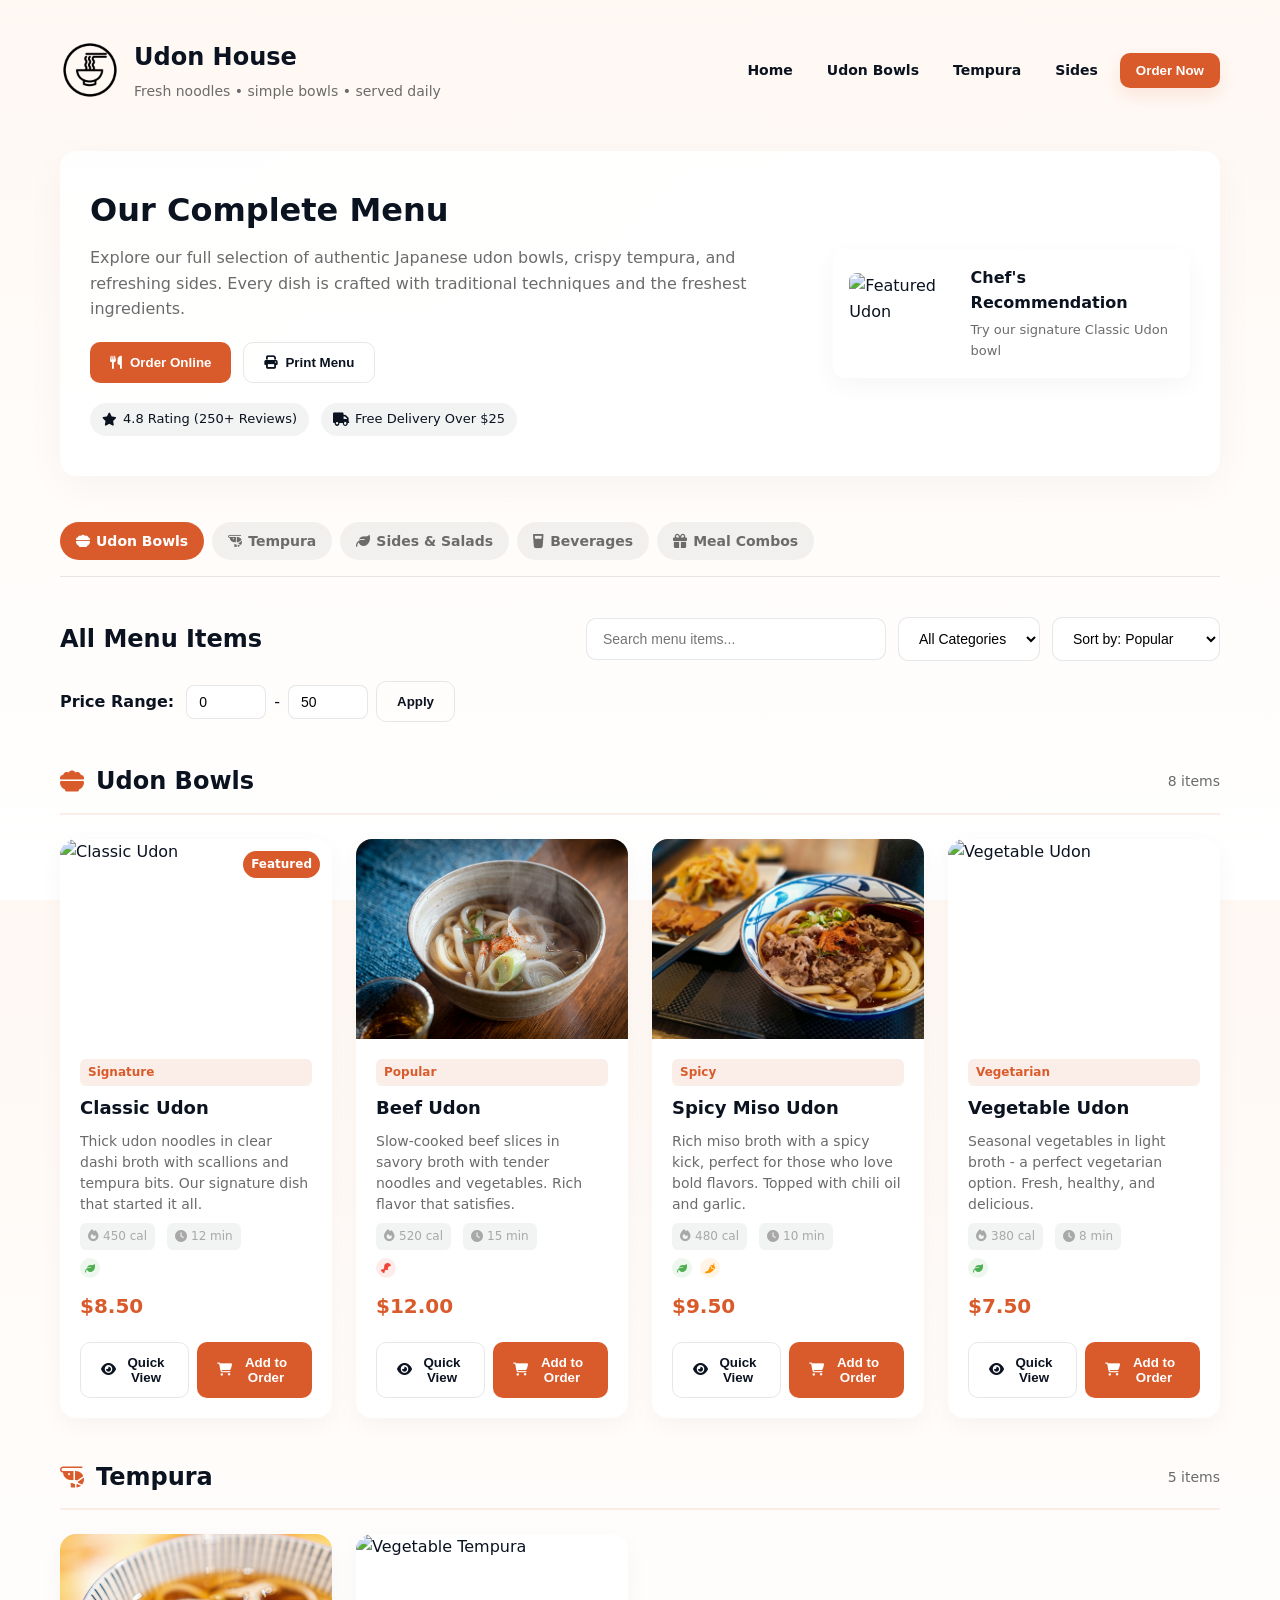
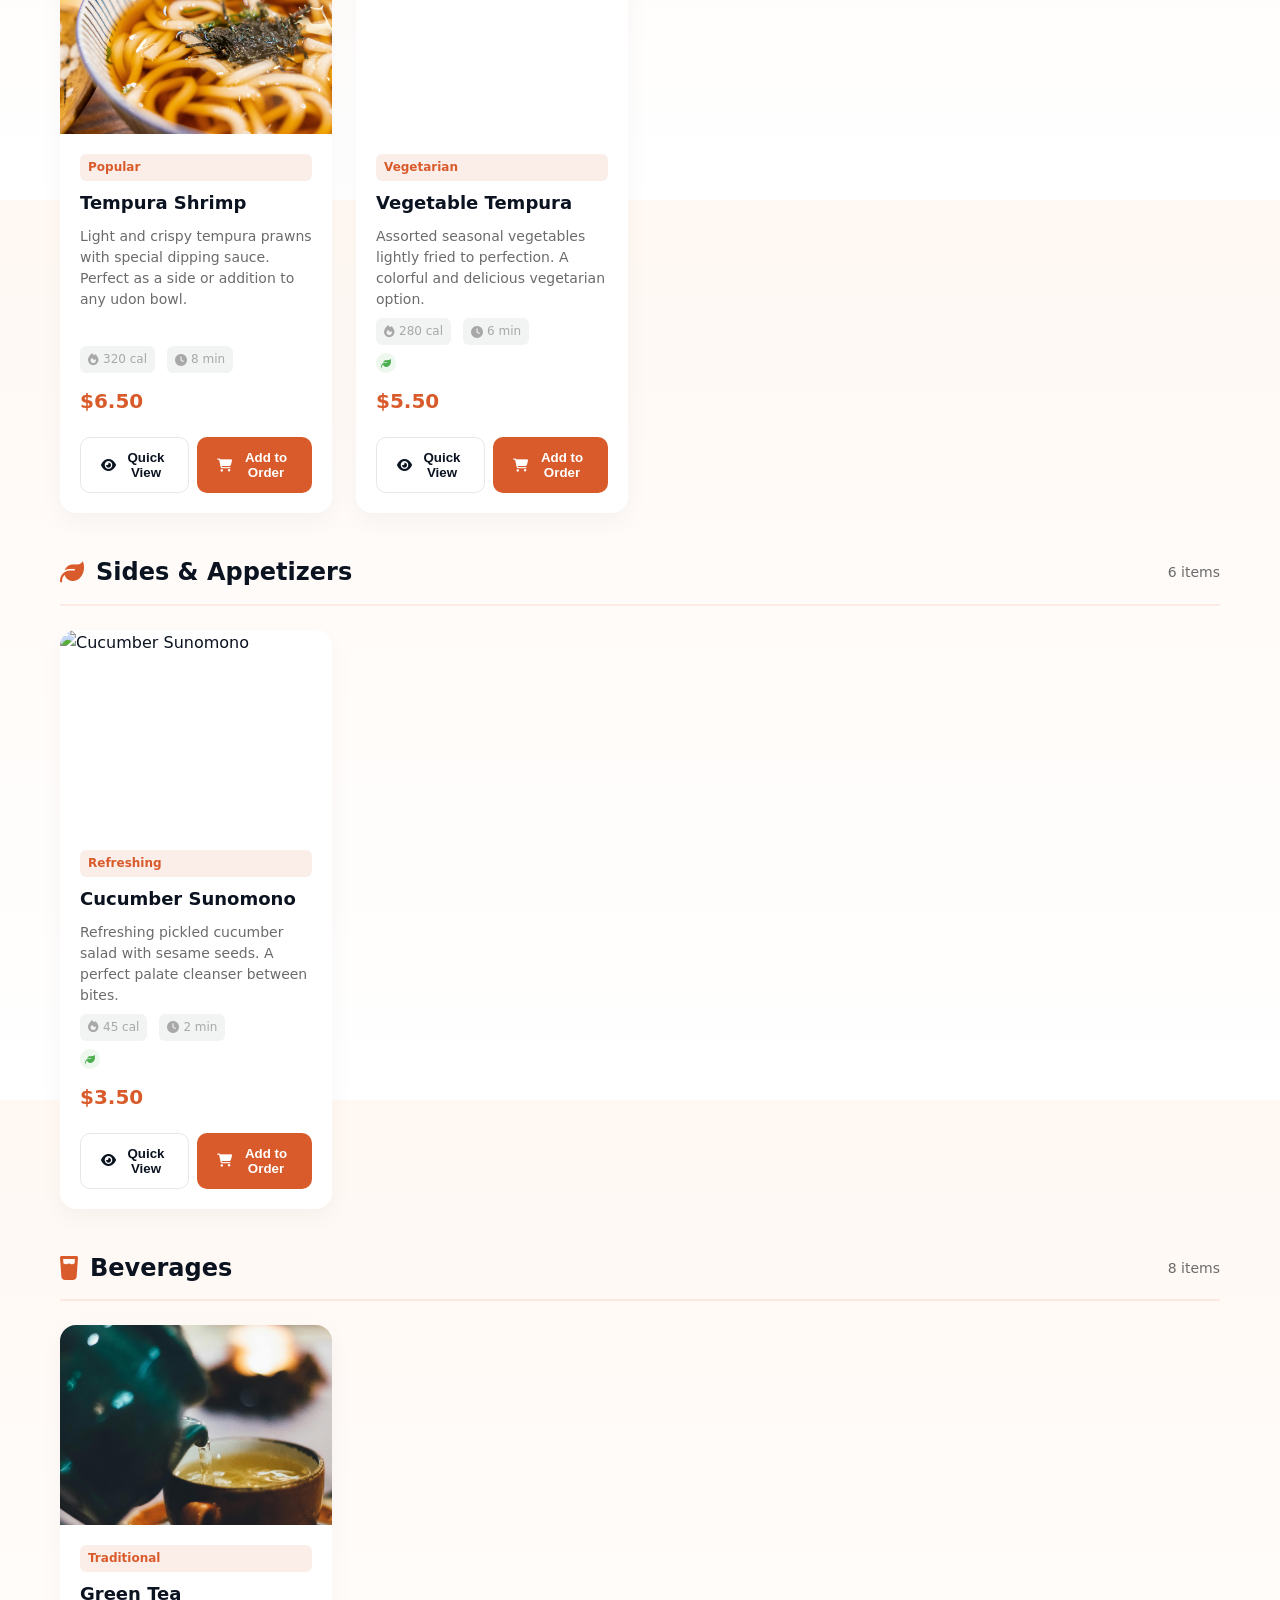
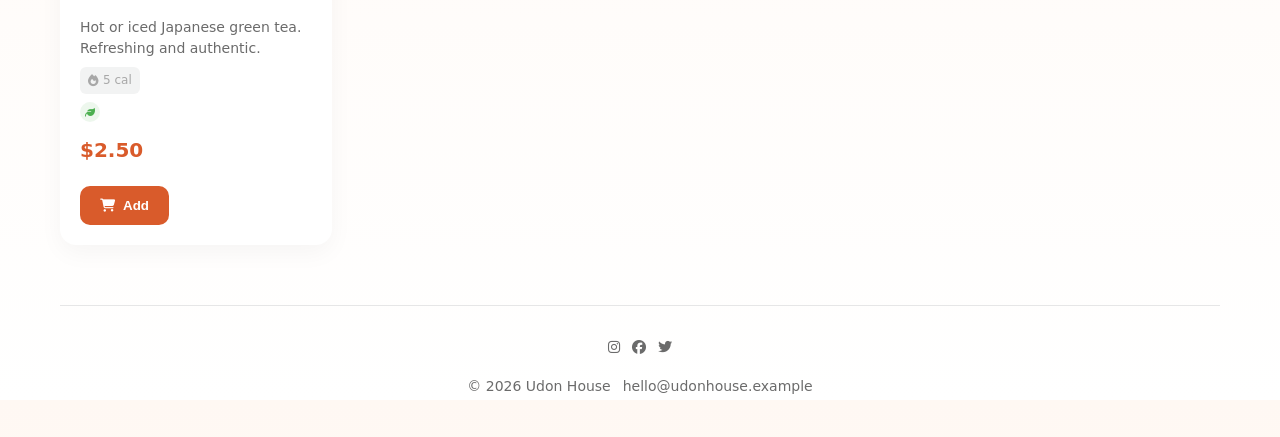
==== commit 41cd6cff: "Products updates" ====
--- a/product-page.html
+++ b/product-page.html
@@ -139,7 +139,7 @@
         </article>
 
         <article class="product-menu-item">
-          <img class="product-menu-thumb" src="https://images.unsplash.com/photo-1604908177522-2b7b0da0a5df?q=80&w=500&auto=format&fit=crop" alt="Beef Udon">
+          <img class="product-menu-thumb" src="assets/jinomono-media-5DsTEP06774-unsplash.jpg" alt="Beef Udon">
           <div class="product-item-body">
             <span class="category-tag">Popular</span>
             <h4>Beef Udon</h4>
@@ -164,7 +164,7 @@
         </article>
 
         <article class="product-menu-item">
-          <img class="product-menu-thumb" src="https://images.unsplash.com/photo-1597300329355-5d5d4f3b8f2b?q=80&w=500&auto=format&fit=crop" alt="Spicy Miso Udon">
+          <img class="product-menu-thumb" src="assets/iniizah-pHat91jV6ZQ-unsplash.jpg" alt="Spicy Miso Udon">
           <div class="product-item-body">
             <span class="category-tag">Spicy</span>
             <h4>Spicy Miso Udon</h4>
@@ -226,7 +226,7 @@
       
       <div class="product-menu-grid">
         <article class="product-menu-item">
-          <img class="product-menu-thumb" src="https://images.unsplash.com/photo-1604908177748-9a0ca3ae2a72?q=80&w=500&auto=format&fit=crop" alt="Tempura Shrimp">
+          <img class="product-menu-thumb" src="assets/winston-chen--F53y5bjk6Y-unsplash.jpg" alt="Tempura Shrimp">
           <div class="product-item-body">
             <span class="category-tag">Popular</span>
             <h4>Tempura Shrimp</h4>
@@ -320,6 +320,8 @@
       
       <div class="product-menu-grid">
         <article class="product-menu-item">
+          <img class="product-menu-thumb" src="assets/Green tea.jpg" alt="Green Tea">
+         
           <div class="product-item-body">
             <span class="category-tag">Traditional</span>
             <h4>Green Tea</h4>
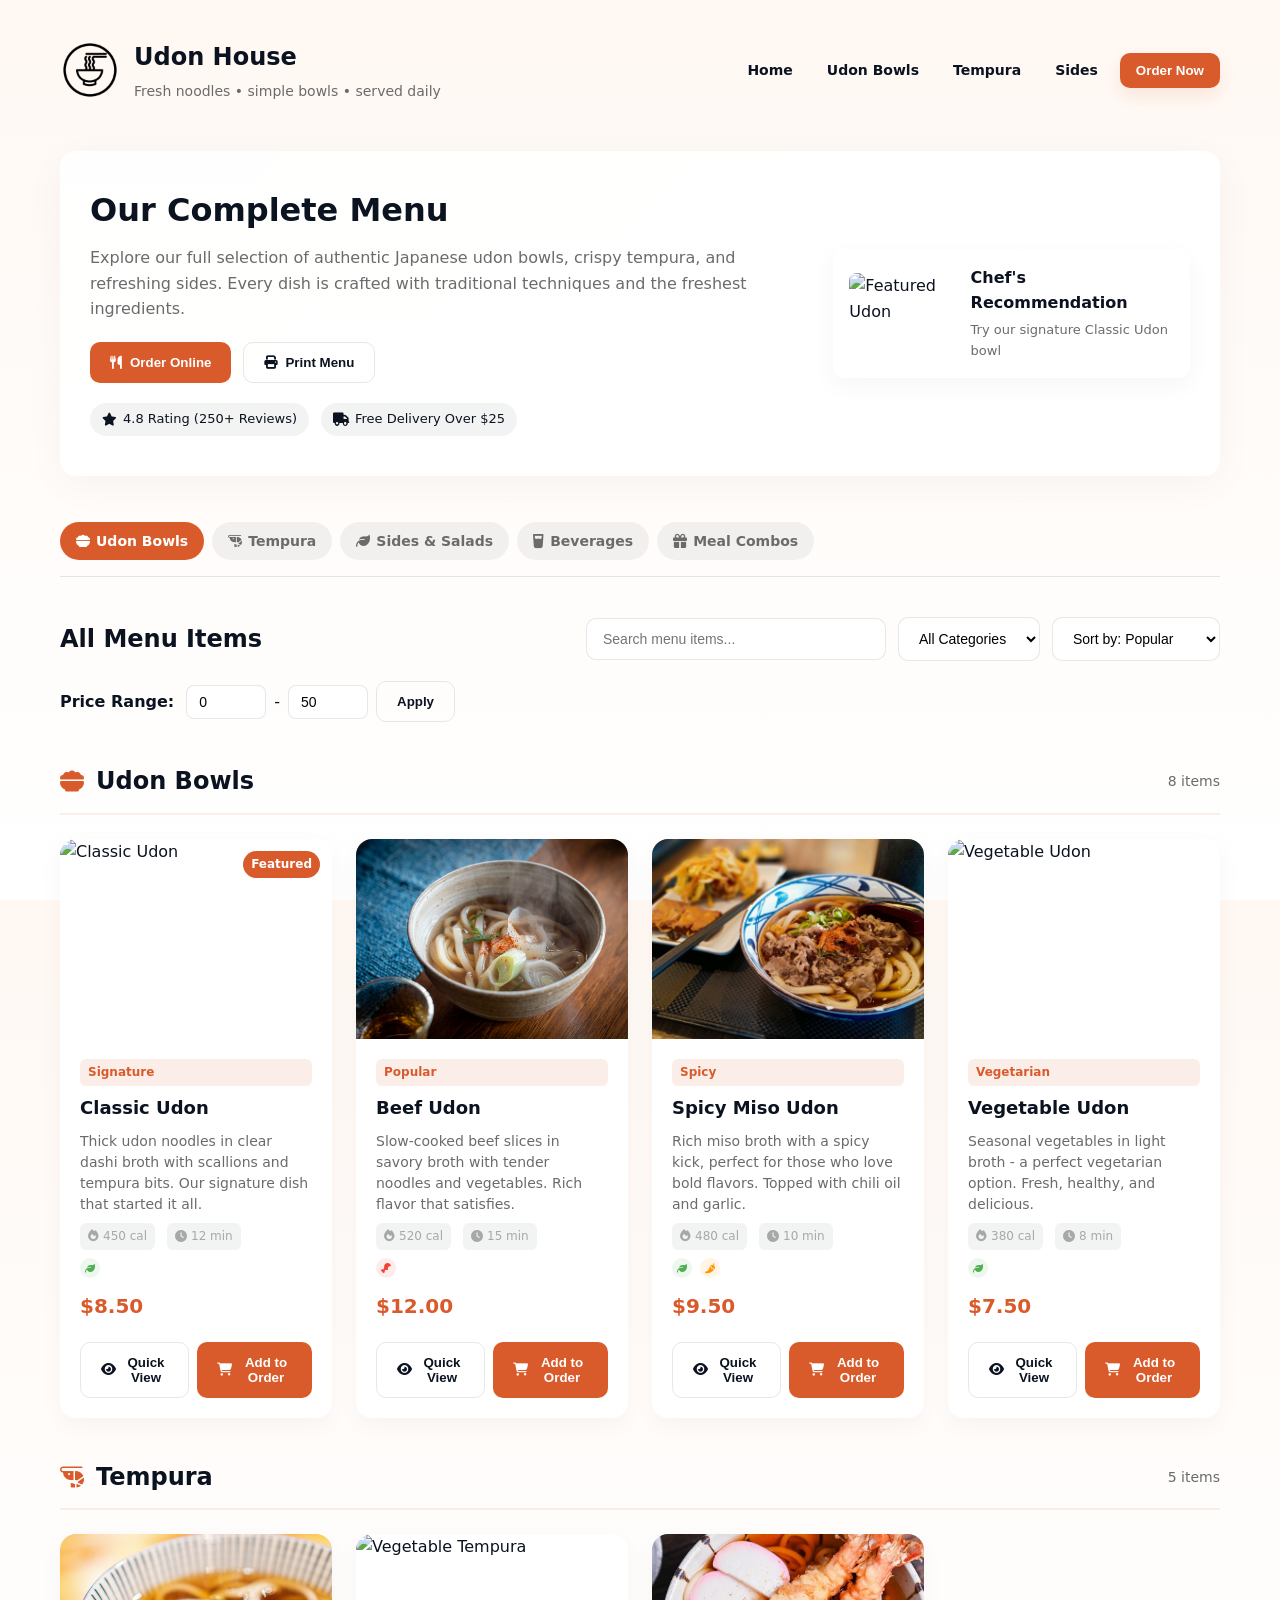
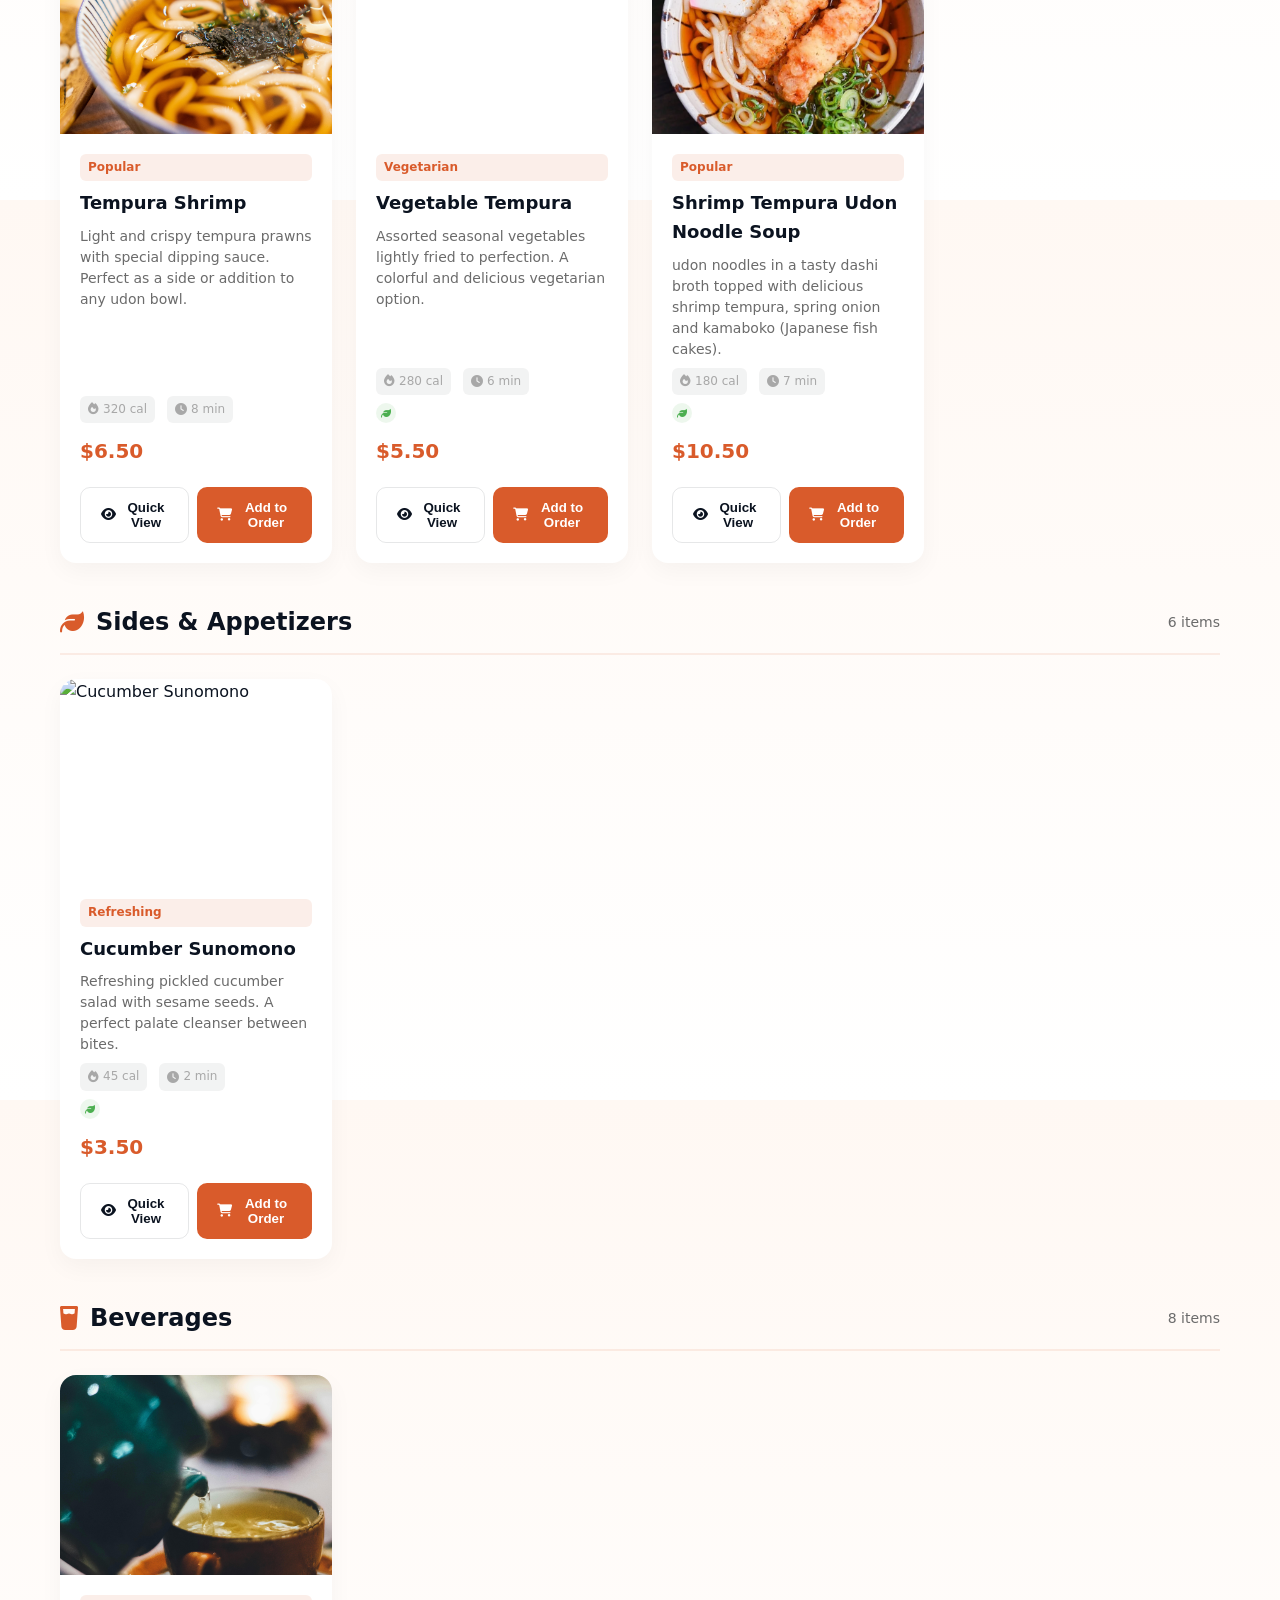
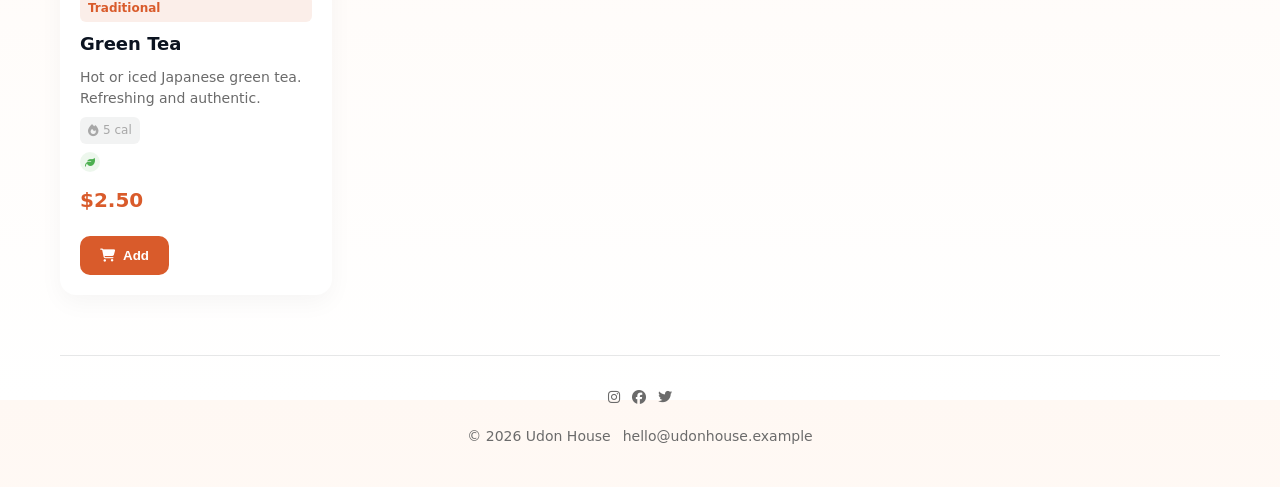
==== commit 4f38e168: "Website Updates" ====
--- a/product-page.html
+++ b/product-page.html
@@ -271,6 +271,32 @@
             </button>
           </div>
         </article>
+
+         <article class="product-menu-item">
+          <img class="product-menu-thumb" src="assets/Shrimp udon.webp" alt="Vegetable Tempura">
+          <div class="product-item-body">
+            <span class="category-tag">Popular</span>
+            <h4>Shrimp Tempura Udon Noodle Soup</h4>
+            <p>udon noodles in a tasty dashi broth topped with delicious shrimp tempura, spring onion and kamaboko (Japanese fish cakes).</p>
+            <div class="nutrition-info">
+              <span class="nutrition-tag"><i class="fas fa-fire"></i> 180 cal</span>
+              <span class="nutrition-tag"><i class="fas fa-clock"></i> 7 min</span>
+            </div>
+            <div class="dietary-icons">
+              <span class="dietary-icon" title="Popular"><i class="fas fa-leaf"></i></span>
+            </div>
+            <div class="product-price">$10.50</div>
+          </div>
+          <div class="product-item-actions">
+            <button class="btn btn-ghost">
+              <i class="fas fa-eye"></i> Quick View
+            </button>
+            <button class="btn btn-primary">
+              <i class="fas fa-shopping-cart"></i> Add to Order
+            </button>
+          </div>
+        </article>
+
       </div>
     </section>
 
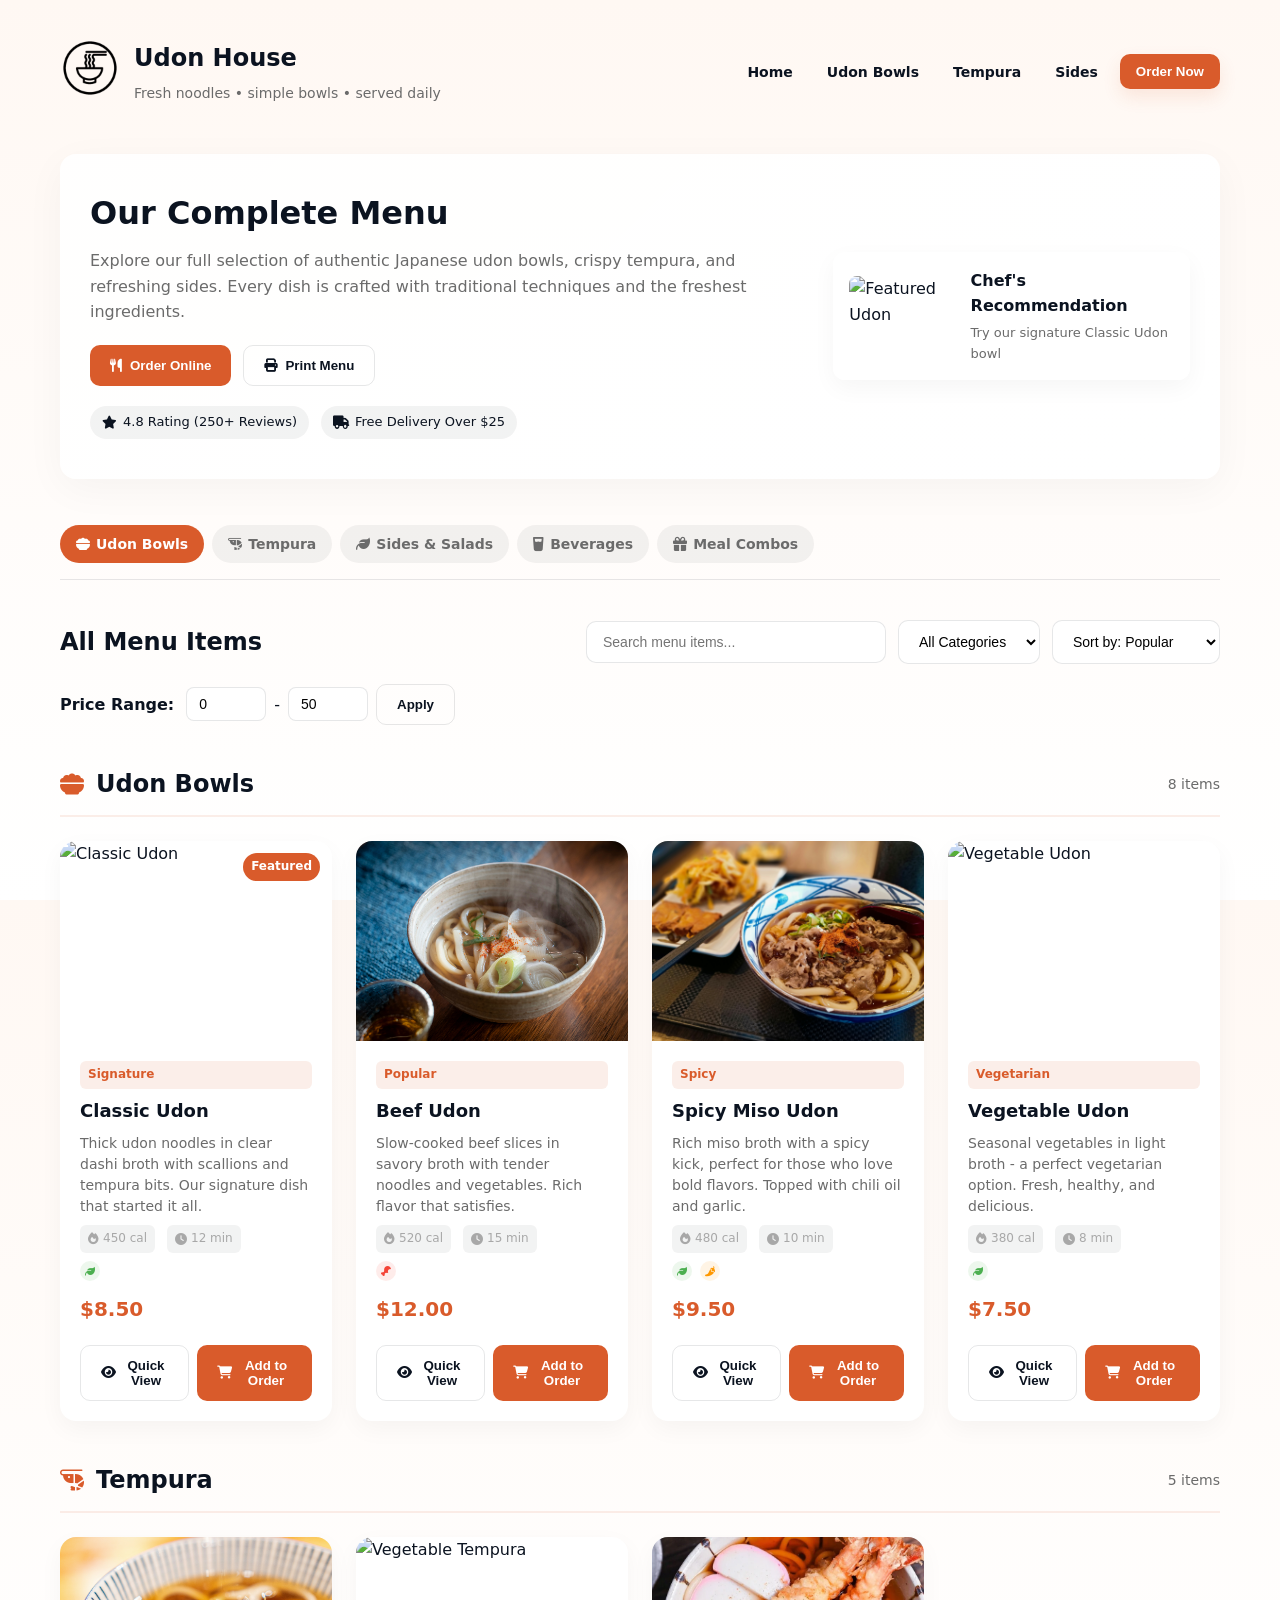
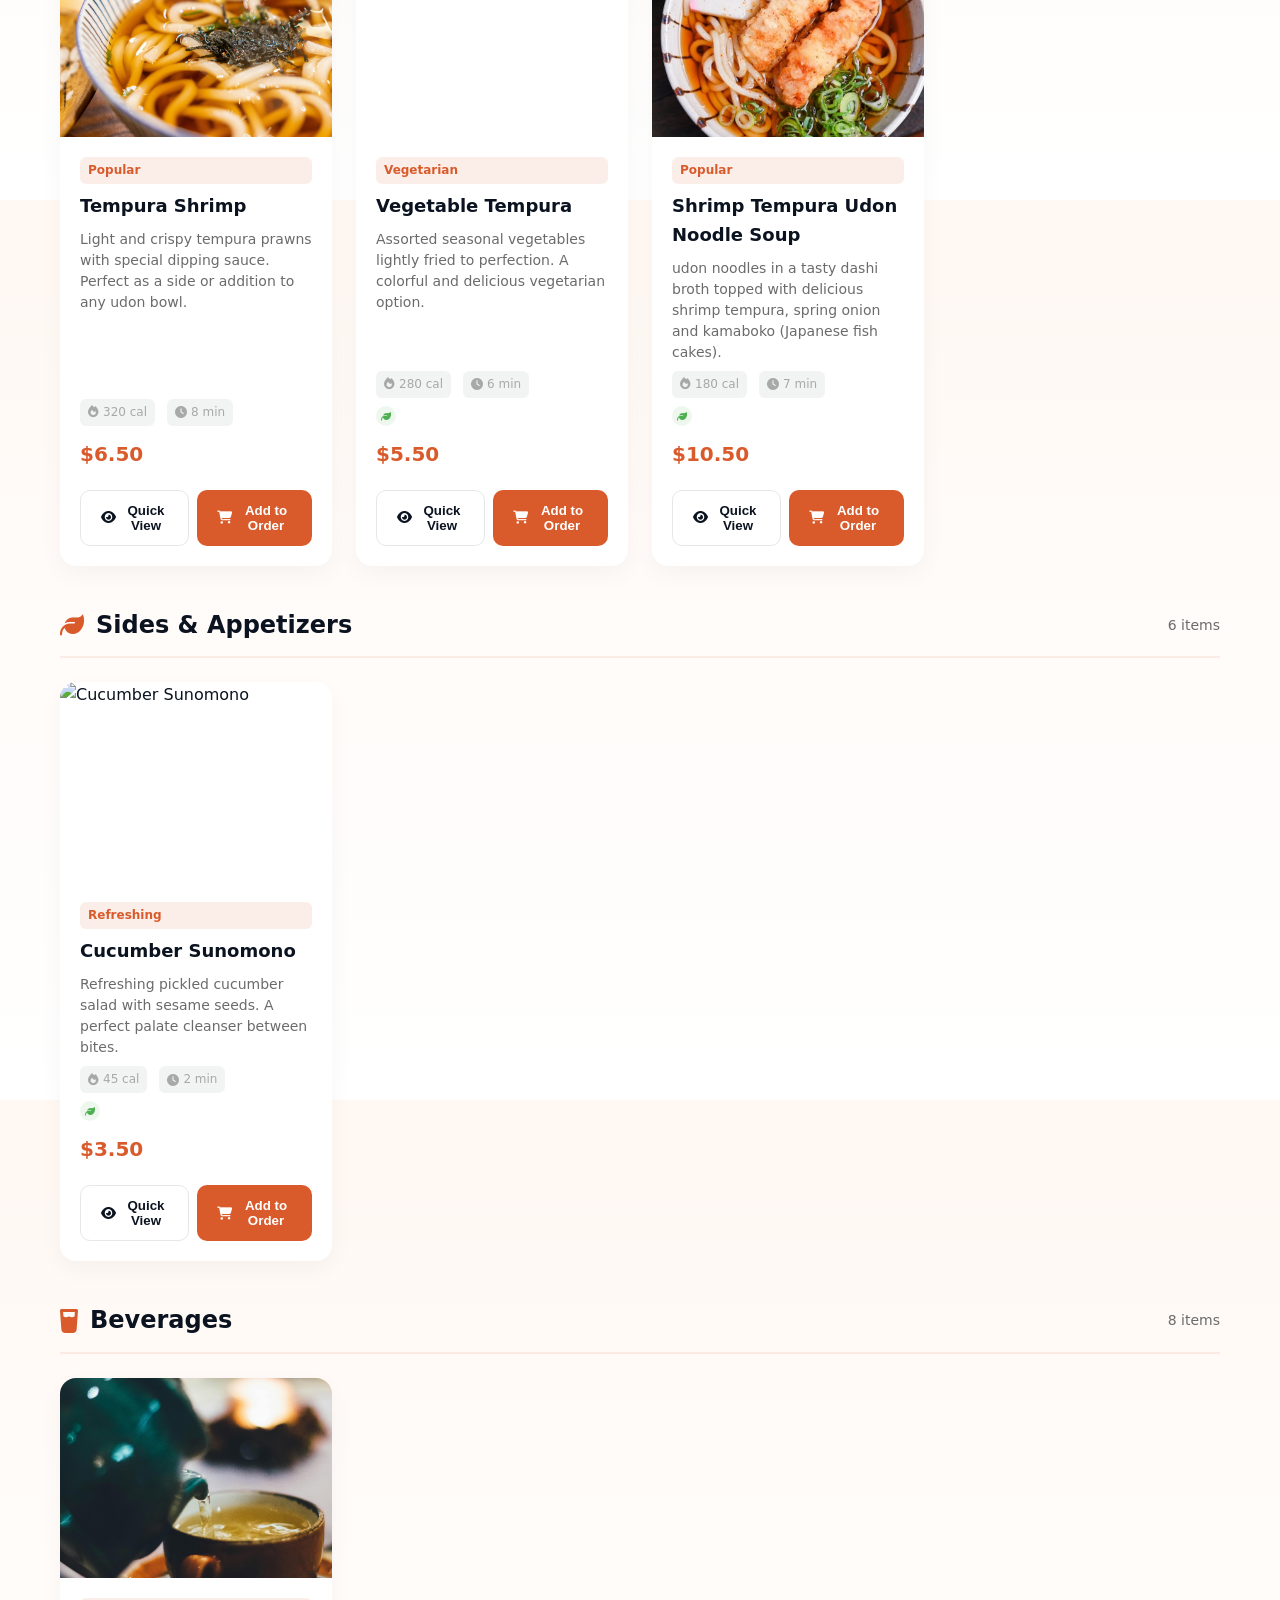
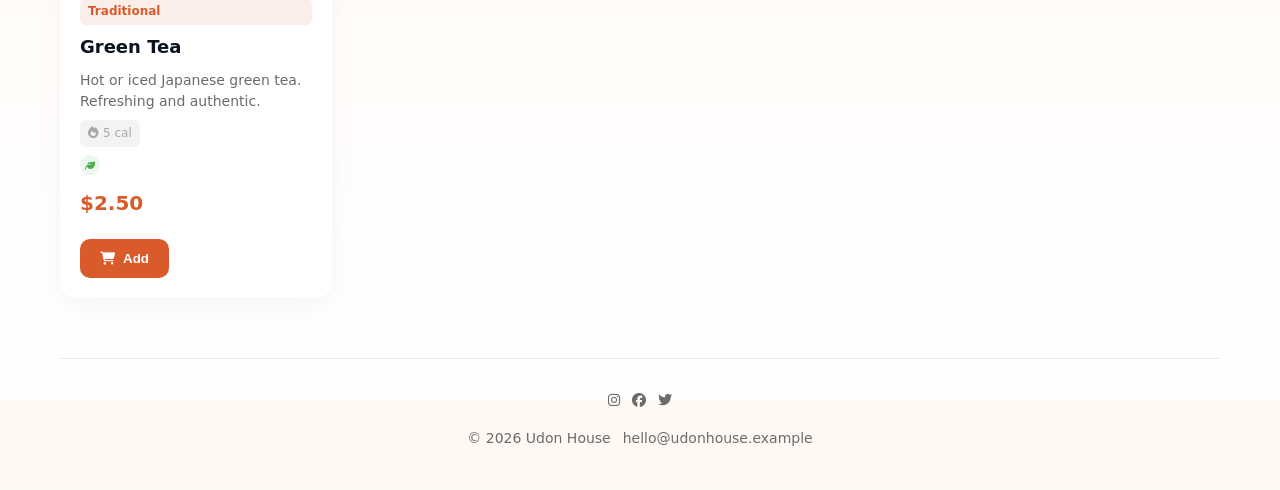
==== commit 825afd5f: "Navigation changes" ====
--- a/product-page.html
+++ b/product-page.html
@@ -11,8 +11,8 @@
 <body>
   <div class="container">
     <header>
-      <div class="brand">
-        <img class="logoImage" src="assets/idOD-6HJVJ_logos.png" alt="Udon House Logo">
+      <div class="brand"><a href="index.html">
+        <img class="logoImage" src="assets/idOD-6HJVJ_logos.png" alt="Udon House Logo"></a>
         <div>
           <h1>Udon House</h1>
           <div class="tag">Fresh noodles • simple bowls • served daily</div>
